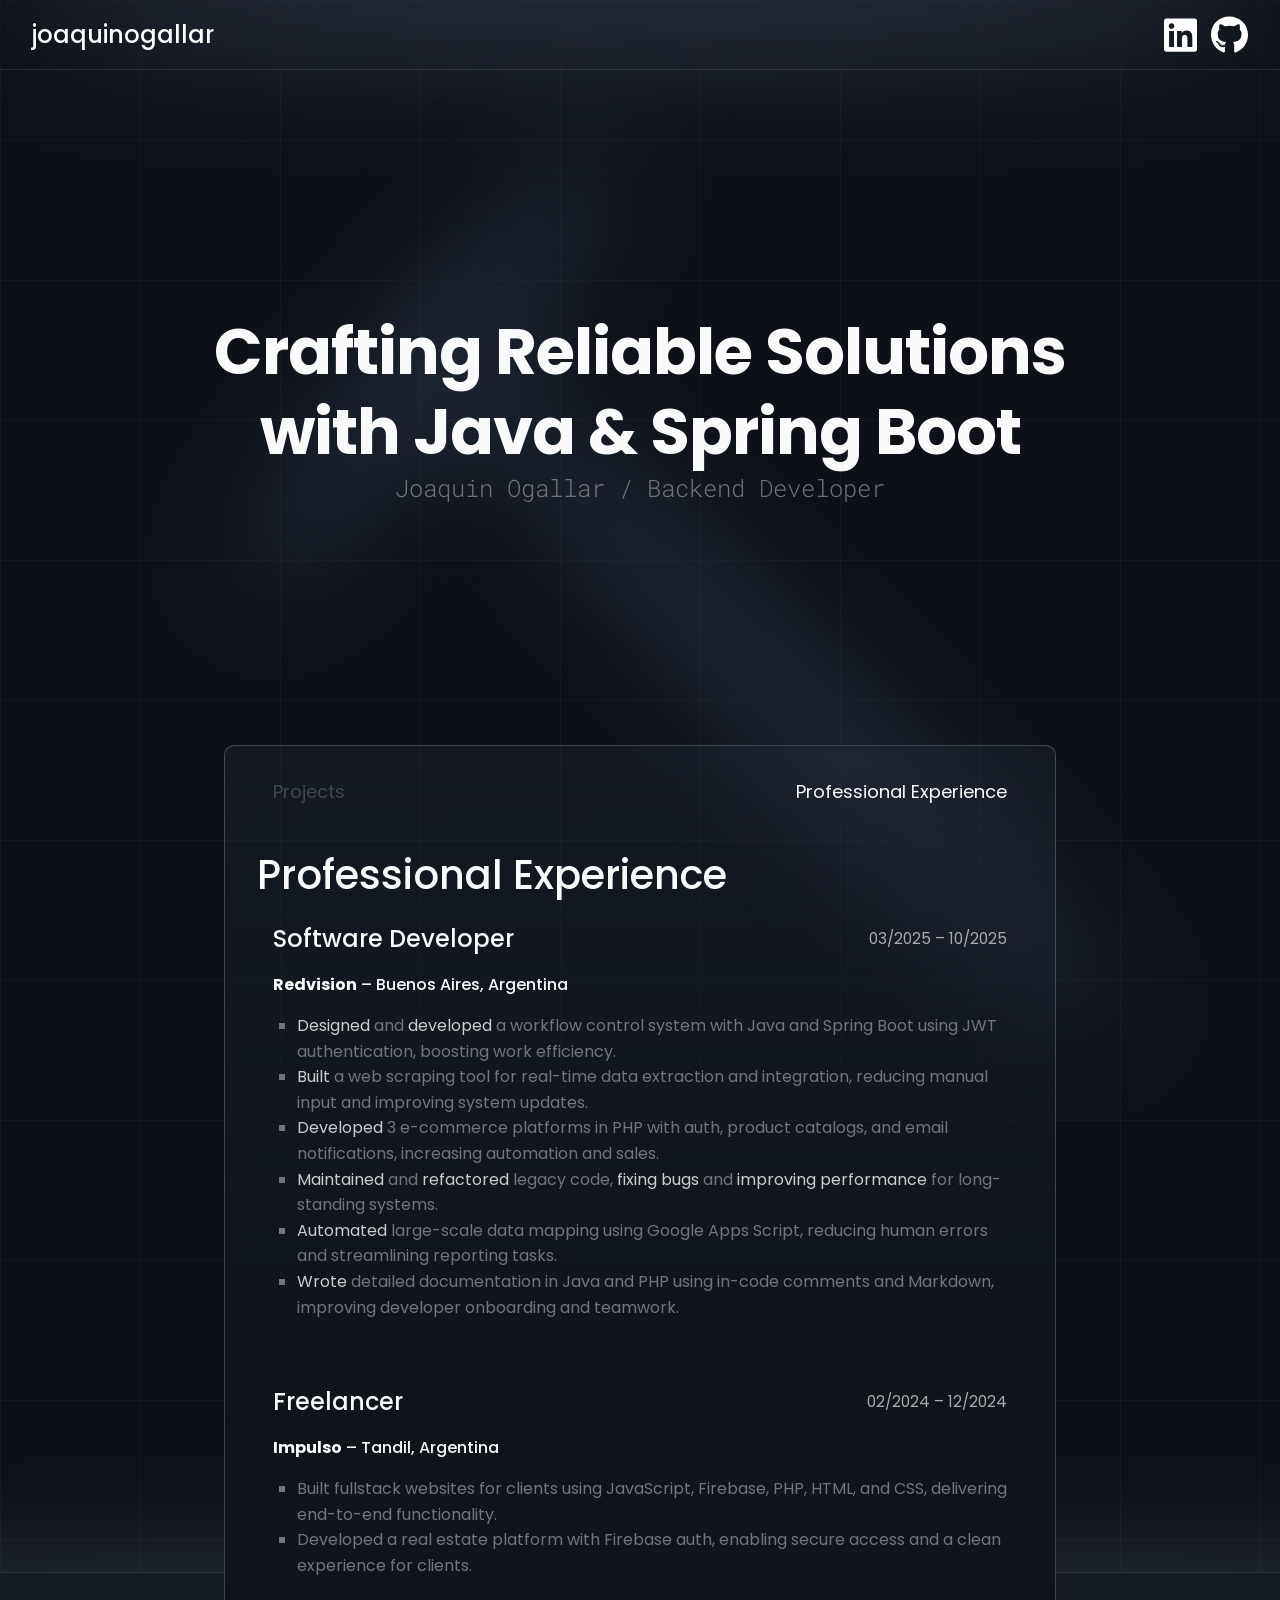
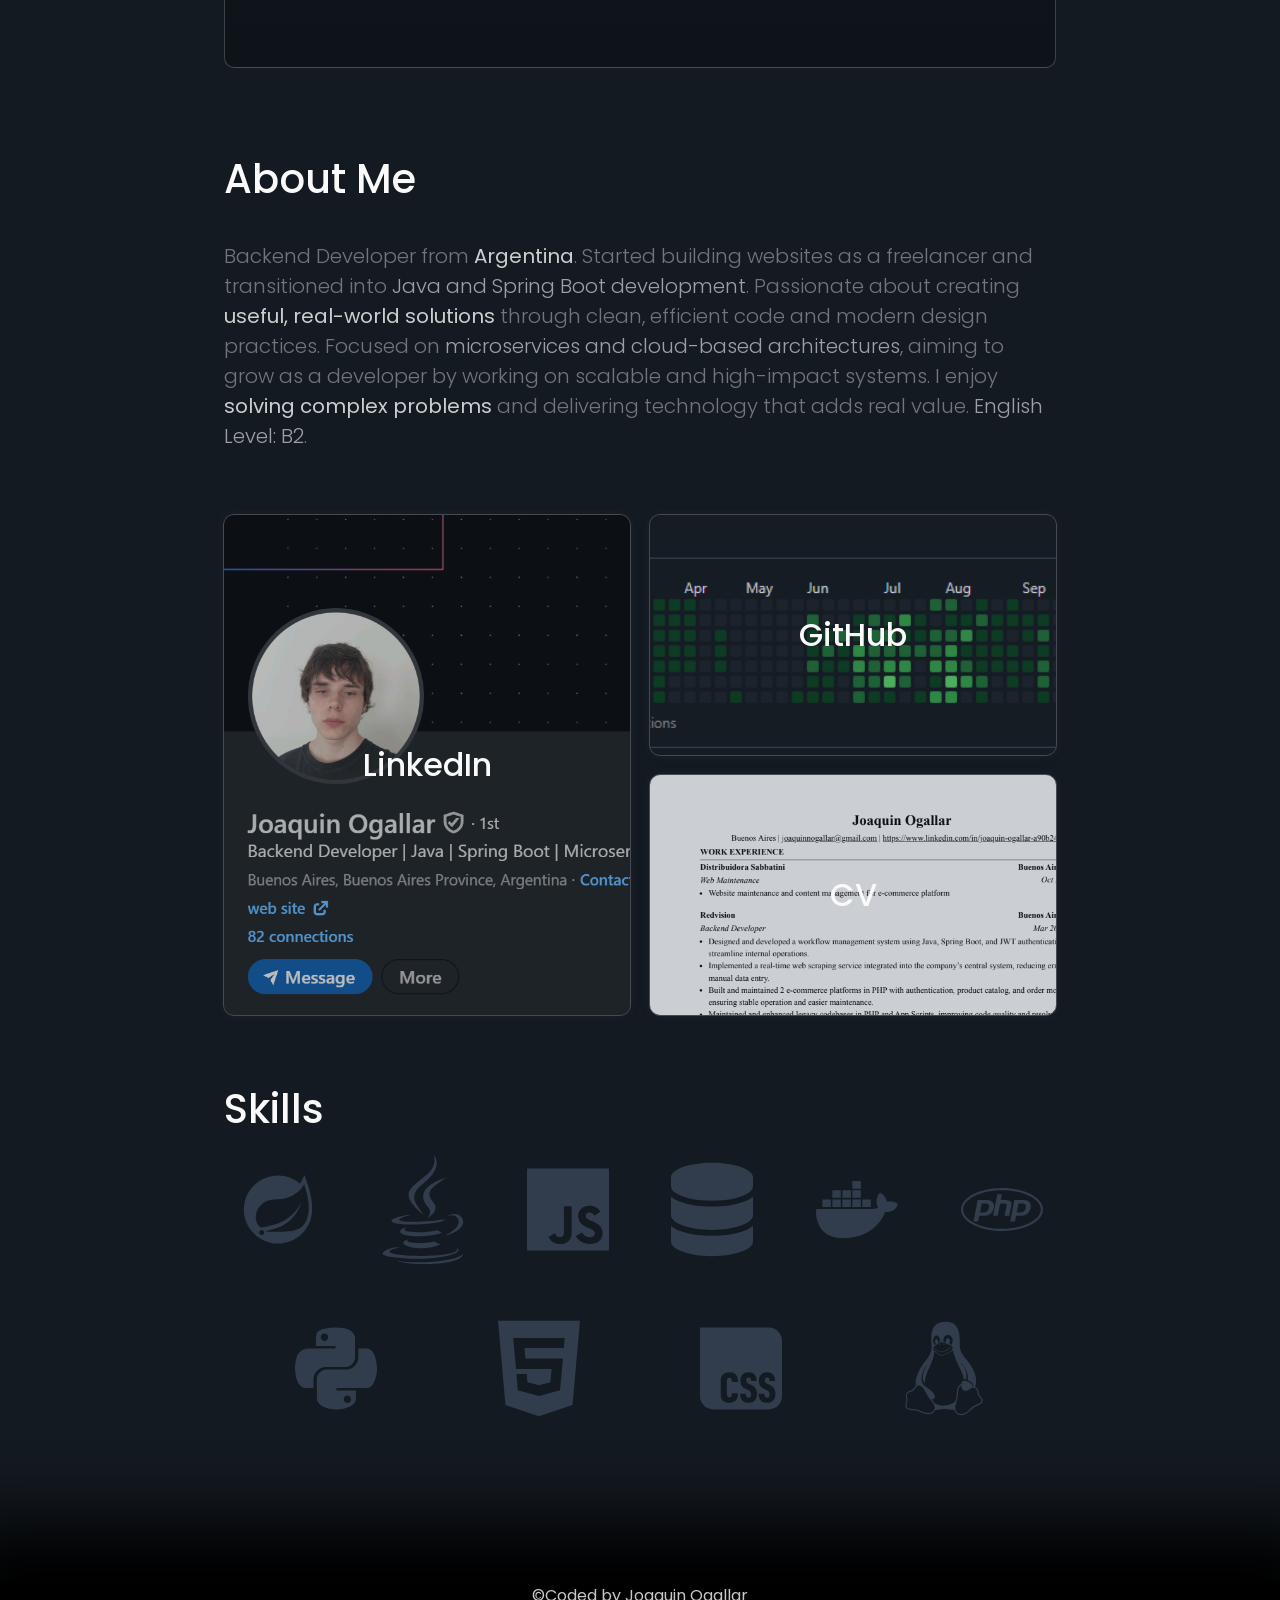
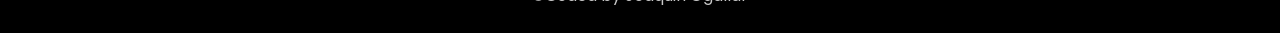
==== index.html @ 13e47c2c "feat: update personal information" ====
<!DOCTYPE html>
<html lang="en">
  <head>
    <meta charset="UTF-8" />
    <meta name="viewport" content="width=device-width, initial-scale=1.0" />
    <title>Joaquin Ogallar</title>
    <link rel="stylesheet" href="./index.css" />
  </head>
  <body>
    
    <div class="oval" id="oval0"></div>
    <div class="oval" id="oval1"></div>
    <div class="oval" id="oval2"></div>

    <header id="header-section">
      <p>joaquinogallar</p>
      <div class="h-contact-container">
        <a
          href="https://www.linkedin.com/in/joaquin-ogallar-a90b2424b/"
          target="_blank"
          ><img src="./assets/img/techs/linkedin.svg" alt=""
        /></a>
        <a href="https://github.com/joaquinogallar" target="_blank"
          ><img src="./assets/img/techs/github.svg" alt="" srcset=""
        /></a>
      </div>
    </header>
    <main>

      <section id="main-section">
        <div class="m-title-container">
          <h1>Crafting Reliable Solutions with Java & Spring Boot</h1>
          <p class="roboto-mono">Joaquin Ogallar / Backend Developer</p>
        </div>
      </section>

      <section id="my-experience-section">
        <div class="me-container">
          <nav class="me-nav-container">
            <button class="me-navigation-btn" id="me-projects-experience"> Projects</button>
            <button class="me-navigation-btn me-n-active" id="me-professional-experience">Professional Experience</button>
          </nav>

          <div class="me-background"></div>

          <div class="me-section me-experience me-active">
            <h2 class="subtitle">Professional Experience</h2>

            <div class="me-experience-entry">
              <div class="me-entry-header">
                <h3>Software Developer</h3>
                <span class="date">03/2025 – 10/2025</span>
              </div>
              <p><strong>Redvision</strong> – Buenos Aires, Argentina</p>
              <ul>
                <li><span class="highlight-text-1">Designed</span> and <span class="highlight-text-1">developed</span> a workflow control system with Java and Spring Boot using JWT authentication, boosting work efficiency.</li>
                <li><span class="highlight-text-1">Built</span> a web scraping tool for real-time data extraction and integration, reducing manual input and improving system updates.</li>
                <li><span class="highlight-text-1">Developed</span> 3 e-commerce platforms in PHP with auth, product catalogs, and email notifications, increasing automation and sales.</li>
                <li><span class="highlight-text-1">Maintained</span> and <span class="highlight-text-1">refactored</span> legacy code, <span class="highlight-text-1">fixing bugs</span> and <span class="highlight-text-1">improving performance</span> for long-standing systems.</li>
                <li><span class="highlight-text-1">Automated</span> large-scale data mapping using Google Apps Script, reducing human errors and streamlining reporting tasks.</li>
                <li><span class="highlight-text-1">Wrote</span> detailed documentation in Java and PHP using in-code comments and Markdown, improving developer onboarding and teamwork.</li>
              </ul>
            </div>

            <div class="me-experience-entry">
              <div class="me-entry-header">
                <h3>Freelancer</h3>
                <span class="date">02/2024 – 12/2024</span>
              </div>
              <p><strong>Impulso</strong> – Tandil, Argentina</p>
              <ul>
                <li>Built fullstack websites for clients using JavaScript, Firebase, PHP, HTML, and CSS, delivering end-to-end functionality.</li>
                <li>Developed a real estate platform with Firebase auth, enabling secure access and a clean experience for clients.</li>
              </ul>
            </div>
          </div>
          
          <div class="me-section me-projects">
            <h2 class="subtitle">Projects</h2>
            <div class="me-experiences-container">
              <!-- load projects from js -->
            </div>
          </div>
        </div>
        <div class="oval" id="oval3"></div>
        <div class="bottom-particles" id="particle-container">
        </div>
      </section>

      <section id="about-me-section">
        <div class="am-container">
          <h2 class="subtitle">About Me</h2>
          <p>
            Backend Developer from
            <span class="highlight-text-1">Argentina</span>. Started building websites as a freelancer and transitioned into
            <span class="highlight-text-2">Java and Spring Boot development</span>. Passionate about creating
            <span class="highlight-text-1">useful, real-world solutions</span>
            through clean, efficient code and modern design practices.
            Focused on
            <span class="highlight-text-2">microservices and cloud-based architectures</span>, aiming to grow as a developer by working on scalable and high-impact systems. I enjoy
            <span class="highlight-text-1">solving complex problems</span>
            and delivering technology that adds real value.
            <span class="highlight-text-2">English Level: B2</span>.
          </p>

          <div class="am-contact-container">
            <div
              onclick="window.open('https://www.linkedin.com/in/joaquin-ogallar-a90b2424b/', '_blank')"
              id="am-c-linkedIn"
              class="am-c"
            >
              <p>LinkedIn</p>
            </div>
            <div
              onclick="window.open('https://github.com/joaquinogallar', '_blank')"
              id="am-c-gitHub"
              class="am-c"
            >
              <p>GitHub</p>
            </div>
            <div
              onclick="window.open('https://drive.google.com/file/d/1VMEVwF7M81Lk_ixWsPGbEMDVMiMHPrZB/view?usp=sharing', '_blank')"
              id="am-c-cv"
              class="am-c"
            >
              <p>CV</p>
            </div>
          </div>
          <div class="am-skills-container">
            <h2 class="subtitle">Skills</h2>
            <div class="am-s-container">
              <img
                title="spring"
                alt="spring"
                src="./assets/img/techs/spring.svg"
                alt=""
              />
              <img
                title="java"
                alt="java"
                src="./assets/img/techs/java.svg"
                alt=""
              />
              <img
                title="javascript"
                alt="javascript"
                src="./assets/img/techs/js.svg"
                alt=""
              />
              <img
                title="sql and nosql"
                alt="sql and nosql"
                src="./assets/img/techs/sql.svg"
                alt=""
              />
              <img
                title="docker"
                alt="docker"
                src="./assets/img/techs/docker.svg"
                alt=""
              />
              <img
                title="php"
                alt="php"
                src="./assets/img/techs/php.svg"
                alt=""
              />
              <img
                title="python"
                alt="python"
                src="./assets/img/techs/python.svg"
                alt=""
              />
              <img
                title="html"
                alt="html"
                src="./assets/img/techs/html.svg"
                alt=""
              />
              <img
                title="css"
                alt="css"
                src="./assets/img/techs/css.svg"
                alt=""
              />
              <img
                title="linux"
                alt="linux"
                src="./assets/img/techs/linux.svg"
                alt=""
              />
            </div>
          </div>
        </div>
      </section>

      <footer id="footer">
        <span id="f-text">©Coded by Joaquin Ogallar</span>
      </footer>

    </main>
    <script type="module" src="./main.js"></script>
    <script src="./particles.js"></script>
  </body>
</html>
---- index.css ----
/* Imports */
@import url("https://fonts.googleapis.com/css2?family=Poppins:ital,wght@0,100;0,200;0,300;0,400;0,500;0,600;0,700;0,800;0,900;1,100;1,200;1,300;1,400;1,500;1,600;1,700;1,800;1,900&family=Roboto+Mono:ital,wght@0,100..700;1,100..700&display=swap");

/* Universal box-sizing and margin/padding reset */
*,
*::before,
*::after {
  margin: 0;
  padding: 0;
  box-sizing: border-box;
}

/* Remove list styles */
ul,
ol {
  list-style: none;
}

/* Remove link underline */
a {
  text-decoration: none;
  color: inherit;
}

/* Make images responsive */
img {
  max-width: 100%;
  height: auto;
}

/* Color variables */
:root {
  --primary-color: #313c4d;
  --secundary-color: #0e1319;
  --third-color: #7989a3;
  --background-color: #0d1117;
  --bg-color-secundary: #141a21;

  --text-color: #fafafa;
}

.roboto-mono {
  font-family: "Roboto Mono", system-ui, -apple-system, BlinkMacSystemFont,
    "Segoe UI", Roboto, Oxygen, Ubuntu, Cantarell, "Open Sans", "Helvetica Neue",
    sans-serif;
}

.subtitle {
  font-weight: 500;
  font-size: 40px;

  width: fit-content;
}

body {
  background-color: var(--background-color);
  color: var(--text-color);
  font-family: "Poppins", system-ui, -apple-system, BlinkMacSystemFont,
    "Segoe UI", Roboto, Oxygen, Ubuntu, Cantarell, "Open Sans", "Helvetica Neue",
    sans-serif;
}

html,
body {
  max-width: 100%;
  overflow-x: hidden;
  position: relative;
}

section {
  overflow-x: hidden;
}

button {
  background: var(--primary-color);
  border: none;
  cursor: pointer;
  font-family: "Poppins", system-ui, -apple-system, BlinkMacSystemFont,
    "Segoe UI", Roboto, Oxygen, Ubuntu, Cantarell, "Open Sans", "Helvetica Neue",
    sans-serif;
  color: var(--text-color);
}

a img {
  vertical-align: middle;
}

/* 
>>>>>>>>>>
Header
<<<<<<<<<<
*/
#header-section {
  position: fixed;
  z-index: 999;

  width: 100%;
  height: 70px;
  padding: 0 2rem;
  border-bottom: 0.5px solid rgba(255, 255, 255, 0.1);

  display: flex;
  justify-content: space-between;
  align-items: center;

  backdrop-filter: blur(5px);
}

#header-section p {
  font-size: 24px;
  font-weight: 500;
}

.h-contact-container {
  display: flex;
  gap: 14px;
}

.h-contact-container a img {
  height: 38px;
}

/*
>>>>>>>>>>
Main
<<<<<<<<<<
*/
body {
  background-color: var(--background-color);
  background-image: linear-gradient(#ffffff08 1px, transparent 1px),
    linear-gradient(90deg, #ffffff08 1px, transparent 1px);
  background-size: 140px 140px;
}

.oval {
  position: absolute;
  z-index: -1;

  filter: blur(60px);

  background-color: var(--primary-color);
  border-radius: 100%;
  opacity: 0.6;
}

#oval0 {
  background-color: var(--third-color);

  left: 0;
  top: -60px;

  filter: blur(80px);

  height: 70px;
  width: 100%;
}

#oval1 {
  transform: rotate(130deg);

  left: 10%;
  top: 20rem;

  height: 100px;
  width: 600px;
}

#oval2 {
  transform: rotate(45deg);

  right: 0;
  top: 40rem;

  height: 100px;
  width: 1000px;
}

#oval3 {
  background-color: var(--third-color);

  transform: rotate(-10deg);

  opacity: 0.3;

  right: 50%;
  transform: translateX(50%);
  bottom: 0rem;
  height: 100px;
  width: calc(100% + 100rem);
}

#main-section {
  display: flex;
  flex-direction: column;
  justify-content: center;
  align-items: center;
  text-align: center;
  height: 75svh;
  margin-top: 70px;
}

.m-title-container {
  max-width: 900px;
}

.m-title-container h1 {
  font-size: 64px;
  letter-spacing: -1px;
  line-height: 80px;
  margin: 0 1rem;
}

.m-title-container p {
  font-size: 24px;
  font-weight: 300;

  opacity: 0.4;
}

/*
>>>>>>>>>>
My experience
<<<<<<<<<<
*/
#my-experience-section {
  position: relative;
  display: flex;
  justify-content: center;

  width: 100%;
}

.me-nav-container {
  display: flex;
  justify-content: space-between;

  gap: 20px;
  margin-bottom: 2rem;
}

.me-navigation-btn {
  background-color: transparent;
  font-size: 18px;
  opacity: 0.2;
  transition: all 300ms ease-in-out;
  padding: 0.5rem 1rem;
}

.me-navigation-btn:hover {
  outline: 1px var(--primary-color) solid;
  border-radius: 999px;
  opacity: 1;
}

.me-n-active {
  opacity: 1;
}

.me-section {
  display: none;
}

.me-active {
  display: block;
}

.me-experience {
  flex-direction: column;
  gap: 20px;
}

.me-experience h2 {
  margin-bottom: 1rem;
}
.me-experience-entry {
  display: flex;
  flex-direction: column;
  gap: 1rem;
  margin: 0 1rem 4rem 1rem;
}

.me-entry-header {
  display: flex;
  justify-content: space-between;
  align-items: center;
  flex-wrap: wrap;
}

.me-entry-header h3 {
  font-weight: 500;
  font-size: 1.5rem;
  margin: 0;
}

.me-entry-header .date {
  font-size: 0.95rem;
  color: #aaa;
}

.me-experience-entry p {
  font-weight: 500;
  margin: 0;
}

.me-experience-entry ul {
  list-style-type: square;
  padding-left: 1.5rem;
  margin: 0;
  color: #72767a;
  line-height: 1.6;
}

.me-container {
  z-index: 1;
  position: relative;
  overflow: hidden;

  width: 65%;
  min-width: 400px;
  padding: 1.5rem 2rem;

  background: linear-gradient(
    180deg,
    rgba(49, 60, 77, 20%) 0%,
    rgba(14, 19, 25, 1) 100%
  );

  border: 0.5px solid rgba(255, 255, 255, 0.2);
  border-radius: 10px;
}

.me-e-container {
  display: flex;
  margin-top: 2rem;
  margin-bottom: 4rem;
}

.odd-project {
  flex-direction: row-reverse;
}

.odd-project .me-e-information {
  margin-left: 0;
  margin-right: 2rem;
}

.finished,
.in-progress {
  z-index: 100;
  background-color: #7989a3;
  border-radius: 10px 2px 8px 0;
  padding: 0.2rem 1.2rem;
}

.in-progress {
  background-color: var(--primary-color);
}

.me-e-c-container {
  width: 350px;
  height: 350px;
  position: relative;
}

.me-e-c-img {
  min-width: 350px;
  min-height: 350px;
  object-fit: cover;
  border-radius: 10px;
  outline: 0.5px rgba(255, 255, 255, 0.2) solid;
  filter: brightness(0.7);
}

.me-e-status {
  position: absolute;
  left: 0;
}

.project-title {
  font-size: 22px;
  font-weight: 500;
}

.me-e-information {
  margin-left: 2rem;
}

.me-e-information div {
  margin-bottom: 2rem;
}

.me-e-i-text p {
  opacity: 0.6;
  font-weight: 200;
}

.tech-img-container {
  text-align: center;
  color: var(--primary-color);
  font-weight: bold;
}

.me-e-t-images {
  display: flex;
  flex-wrap: wrap;
  gap: 1rem;
}

.me-e-t-images img {
  width: 42px;
  height: 42px;
}

.me-e-i-links {
  display: flex;
  flex-wrap: wrap;
  gap: 20px;
}

.me-e-i-links a {
  width: 140px;
  padding: 0.4rem;
  display: flex;
  align-items: center;
  border-radius: 1000px;
  font-size: 18px;
  font-weight: 200;
}

#no-projects {
  margin: 2rem 0;
  opacity: 0.6;
  font-weight: 400;
}

#gh-link {
  background: #000;
}

#gh-link img {
  width: 32px;
  height: 32px;
  margin-right: 1rem;
}

#more-link {
  border: 1px var(--primary-color) solid;
  justify-content: center;
  transition: all 200ms ease-in-out;
}

#more-link:hover {
  background-color: #313c4d30;
}

#me-e-btn-more {
  font-size: 16px;
  padding: 0.6rem 1rem;
  border-radius: 10px;
}

.bottom-particles {
  z-index: -1;

  position: absolute;
  bottom: 0;
  left: 0;

  width: 100%;
  height: 100vh;

  pointer-events: none;
}

.bubble {
  position: absolute;
  bottom: 0;

  width: 0.3rem;
  height: 0.3rem;

  background-color: var(--text-color);

  animation-name: blow;
  animation-timing-function: ease-out;
  animation-iteration-count: infinite;
}

@keyframes blow {
  0% {
    transform: translateY(0) scale(1);
    opacity: 0;
  }
  10% {
    opacity: 0.5;
  }
  100% {
    transform: translateY(-100vh) scale(0.1);
    opacity: 0;
  }
}

/*
>>>>>>>>>>
My professional experience
<<<<<<<<<<
*/
#my-professional-experience-section {
  display: flex;
  justify-content: center;
  margin-bottom: 4rem;
  background-color: #020202;
  padding: 2rem 0 6rem 0;
}

.mpe-container {
  width: 65%;
  min-width: 400px;
  display: flex;
  justify-content: center;
  flex-direction: column;
}

.mpe-container h2 {
  text-align: center;
  font-size: 2rem;
}

.mpe-list {
  position: relative;
  padding: 0 8rem;
  width: 100%;
  display: flex;
  flex-direction: column;
  row-gap: 4rem; 
}

.mpe-list::before {
  content: "";
  height: 100%;
  background-color: var(--third-color);
  width: 3px;
  top: 0;
  position: absolute;
  left: 4rem;
  opacity: 50%;
}

.mpe-l-l-dot {
  border-radius: 100%;

  padding: .5rem;
  position: absolute;
  left: 2.55rem;
  border: 1rem solid #020202;
  background-color: var(--primary-color);
}

.mpe-l-l-d-date {
  height: 48px;
  display: flex;
  align-items: center;
}

/*
>>>>>>>>>>
About me
<<<<<<<<<<
*/
#about-me-section {
  display: flex;
  justify-content: center;
  flex-direction: column;
  align-items: center;

  padding: 6rem 0;
  padding-bottom: 10rem;
  margin-top: -6rem;
  border-top: 0.5px rgba(255, 255, 255, 0.1) solid;

  background-color: var(--bg-color-secundary);
}

.am-container {
  min-width: 400px;
  max-width: 65%;
  margin-top: 3rem;
}

.am-container h2 {
  margin: 2rem 0;
}

.am-container p {
  font-weight: 300;
  font-size: 20px;

  color: #72767a;
}

.highlight-text-1 {
  font-weight: 400;

  color: var(--text-color);
  opacity: 0.8;
}

.highlight-text-2 {
  color: var(--text-color);
  opacity: 0.6;
}

.am-contact-container {
  display: grid;
  grid-template-columns: 1fr 1fr;
  grid-template-rows: 1fr 1fr;

  margin-top: 4rem;

  max-width: 100%;
  height: 500px;
  gap: 20px;
}

.am-c {
  position: relative;

  cursor: pointer;

  display: flex;
  justify-content: center;
  align-items: center;

  border-radius: 10px;
  outline: 0.5px rgba(255, 255, 255, 0.2) solid;
  box-shadow: 0 0 10px rgba(49, 60, 77, 0.3);

  background-repeat: no-repeat;
  background-size: cover;

  transition: all 240ms ease-in-out;
}

.am-c:hover {
  transform: translateY(-4px);

  box-shadow: 0 2px 10px rgba(49, 60, 77, 0.7);
  outline: 0.5px rgba(255, 255, 255, 0.3) solid;
}

.am-c::before {
  content: "";
  position: absolute;
  top: 0;
  left: 0;
  width: 100%;
  height: 100%;
  border-radius: 10px;
  background-color: #313c4d40;
  z-index: 1;
}

.am-c p {
  color: var(--text-color);
  font-size: 32px;
  font-weight: 500;
  z-index: 2;
}

#am-c-linkedIn {
  grid-column: 1;
  grid-row: 1 / 3;
  background-image: url("./assets/img/linkedin.png");
}

#am-c-gitHub {
  grid-column: 2;
  grid-row: 1;
  background-image: url("./assets/img/github.png");
  background-position: center;
}

#am-c-cv {
  grid-column: 2;
  grid-row: 2;
  background-image: url("./assets/img/resume.png");
}

/*
>>>>>>>>>>
Skills
<<<<<<<<<
*/
.am-skills-container {
  margin-top: 4rem;
}

.am-skills-container h2 {
  margin-bottom: 1rem;
}

.am-s-container {
  display: flex;
  flex-wrap: wrap;
  justify-content: space-evenly;
  gap: 50px;
}

.am-s-container img {
  width: 82px;
}

/*
>>>>>>>>>>
Footer
<<<<<<<<<<
*/
#footer {
  display: flex;
  justify-content: center;

  height: 50px;

  background-color: #000;
  box-shadow: 0 -10px 70px 50px #000;
}

#f-text {
  opacity: 0.8;
}

/*
>>>>>>>>>>
Responsive
<<<<<<<<<<
*/
@media (max-width: 1400px) {
  .me-e-container {
    flex-direction: column;
  }

  .me-e-information {
    margin-top: 1rem;
    margin-left: 0;
  }

  .odd-project .me-e-information {
    margin-right: 0;
  }
}

@media (max-width: 850px) {
  .subtitle {
    font-size: 30px;
  }

  .m-title-container h1 {
    font-size: 50px;
    line-height: 70px;
  }

  .m-title-container p {
    font-size: 18px;
  }

  .me-e-c-container {
    width: 100%;
  }

  .me-e-c-img {
    min-width: 100%;
    max-height: 350px;
  }

  #am-c-linkedIn {
    grid-column: 1 / 3;
    grid-row: 1;
  }

  #am-c-gitHub {
    grid-column: 1;
    grid-row: 2;
  }

  #am-c-cv {
    grid-column: 2;
    grid-row: 2;
  }
}

@media (max-width: 500px) {
  .subtitle {
    font-size: 26px;
  }

  #header-section {
    padding: 0 1rem;
  }

  #header-section p {
    font-size: 18px;
    font-weight: 500;
  }

  .h-contact-container a img {
    height: 30px;
  }

  #main-section {
    height: 85svh;
  }

  .m-title-container h1 {
    font-size: 38px;
    line-height: 60px;
  }

  .m-title-container p {
    font-size: 16px;
  }

  #about-me-section {
    padding: 6rem 1.5rem;
  }

  .me-container {
    width: 100%;
    min-width: 0;
    max-width: none;
  }

  .am-container {
    min-width: 0;
    max-width: none;
  }
}
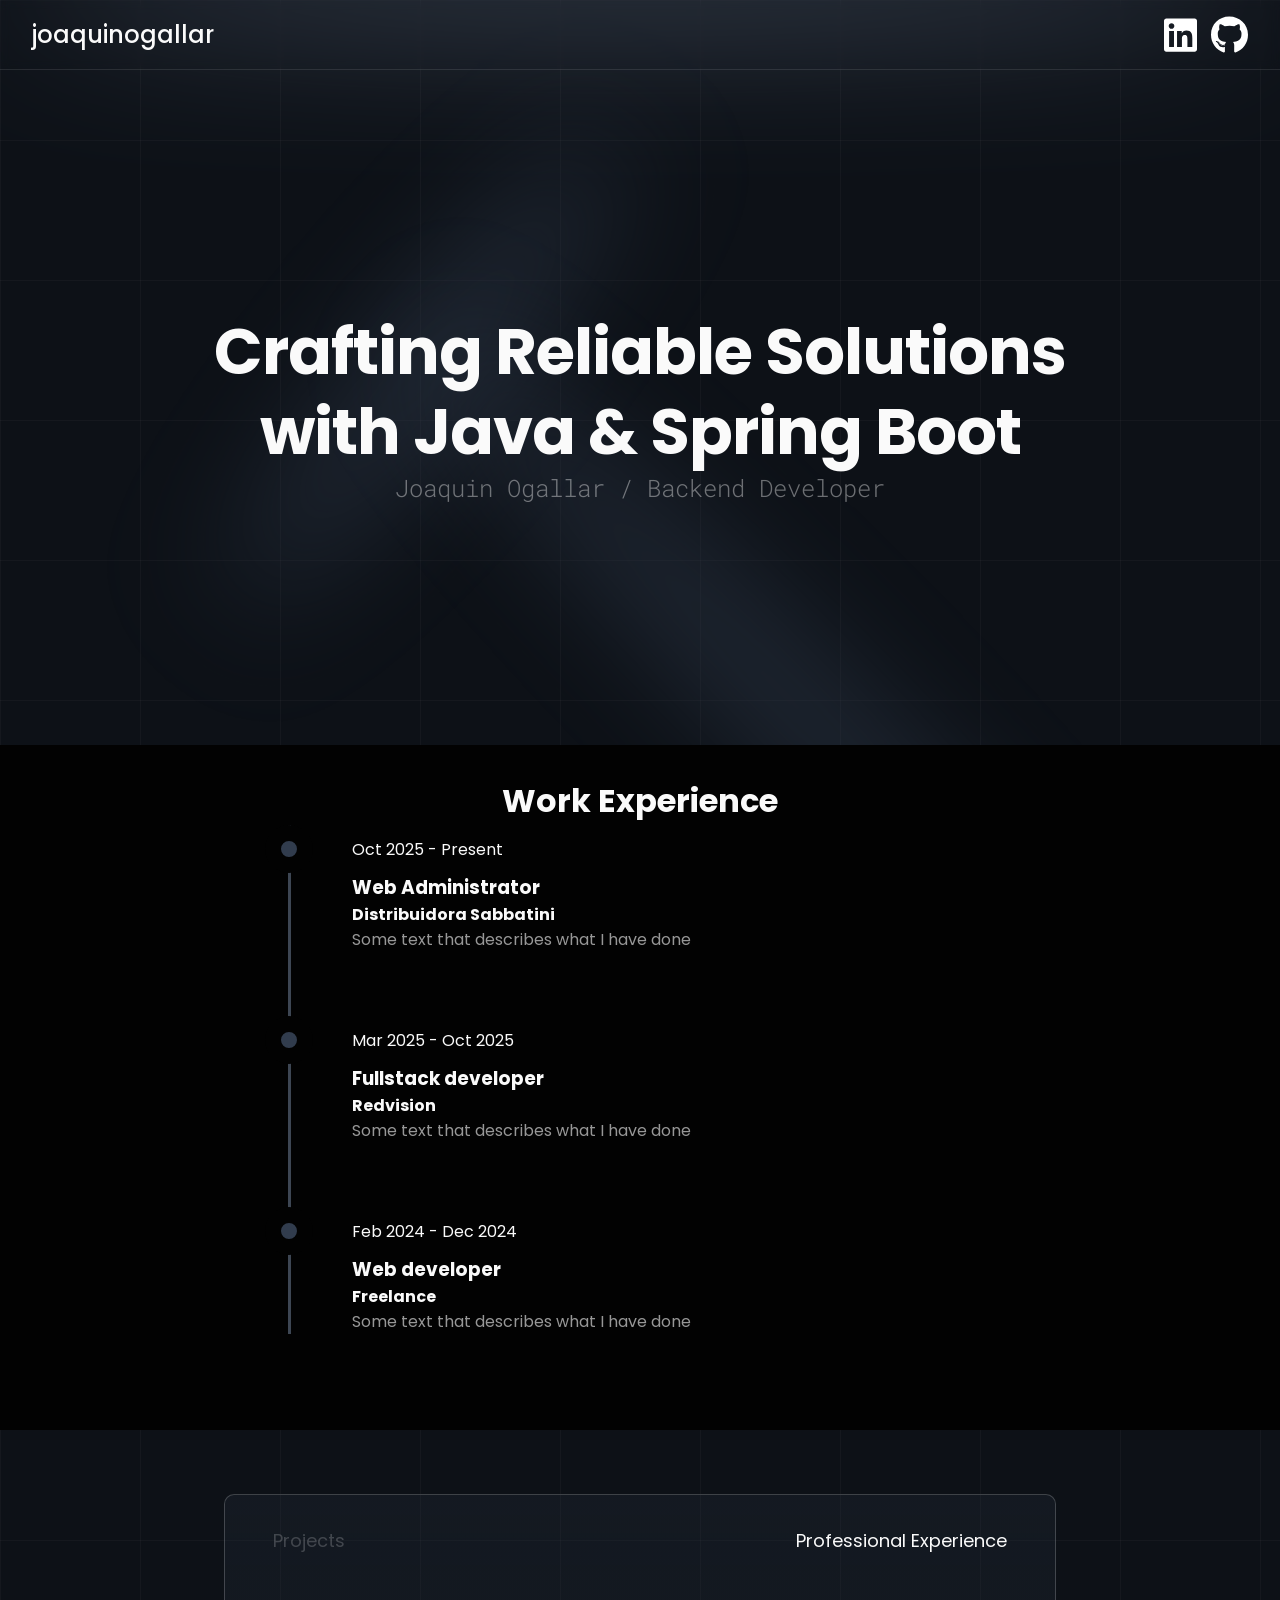
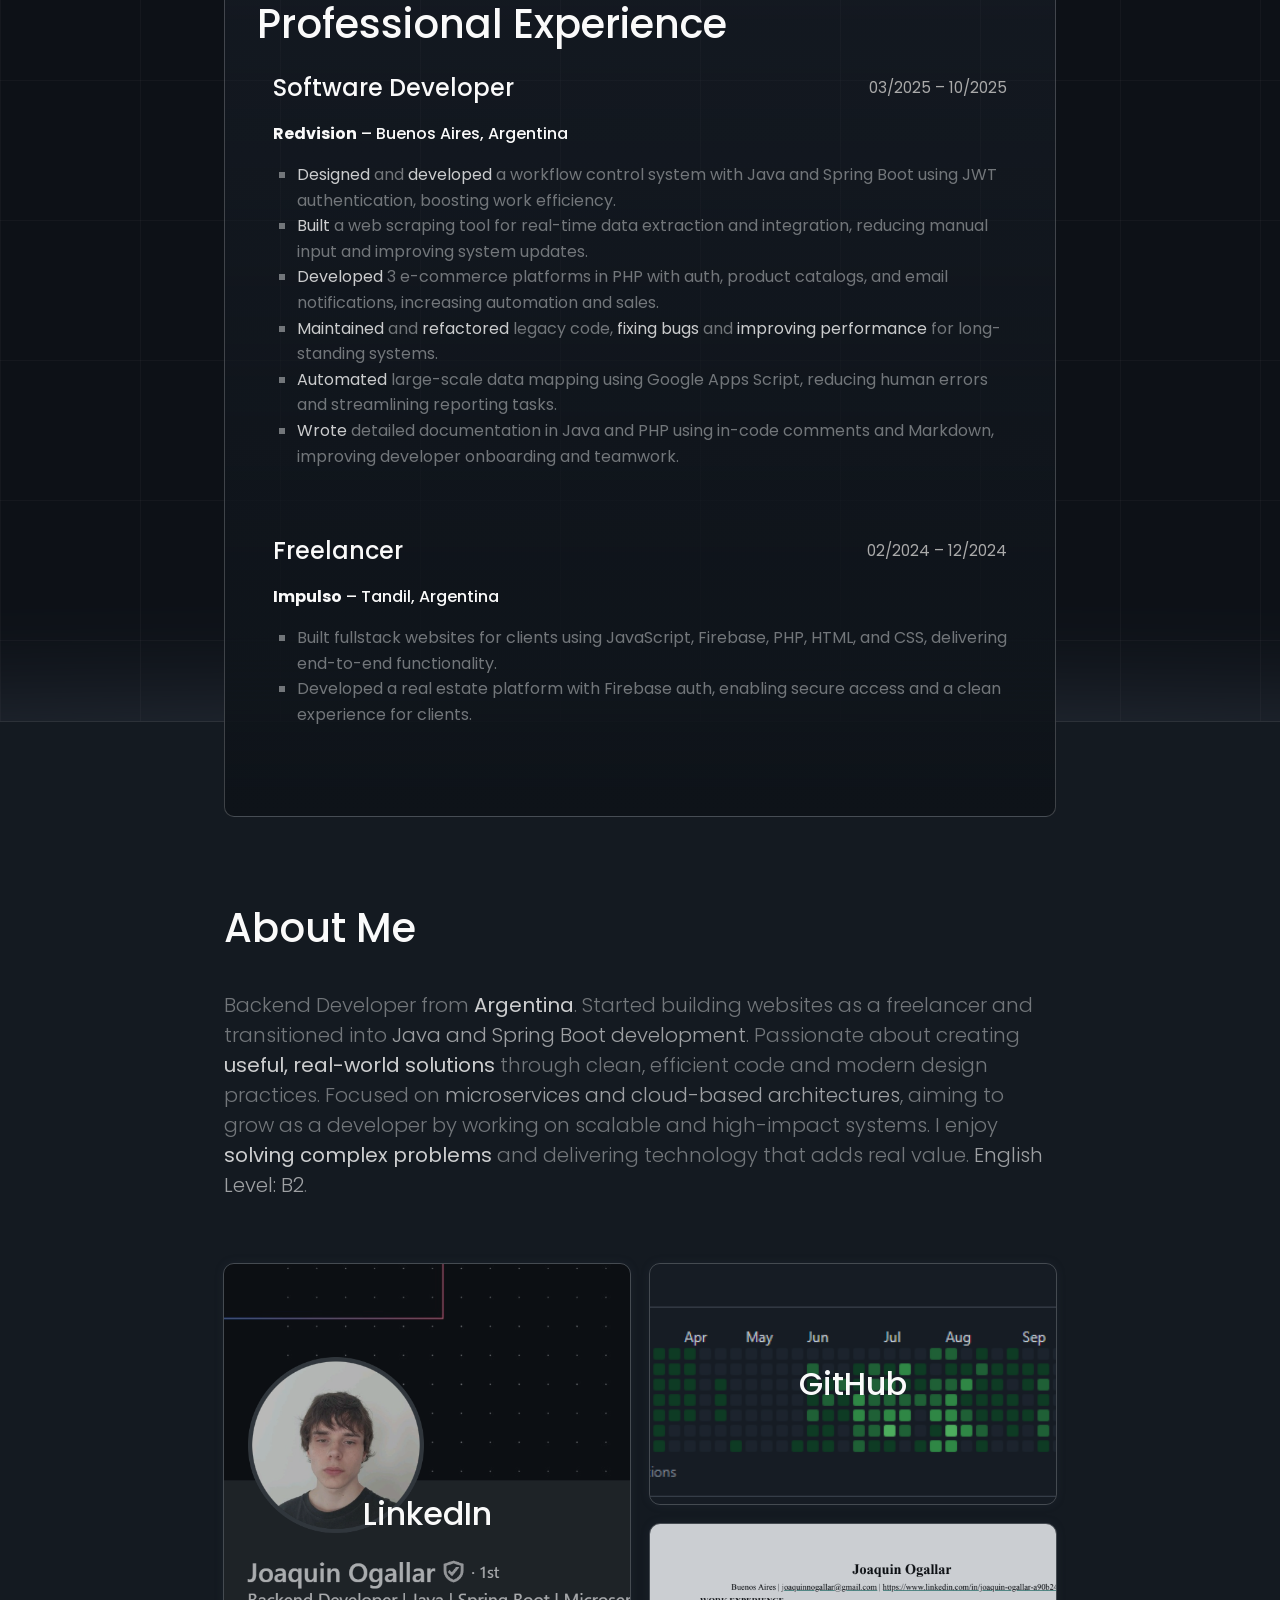
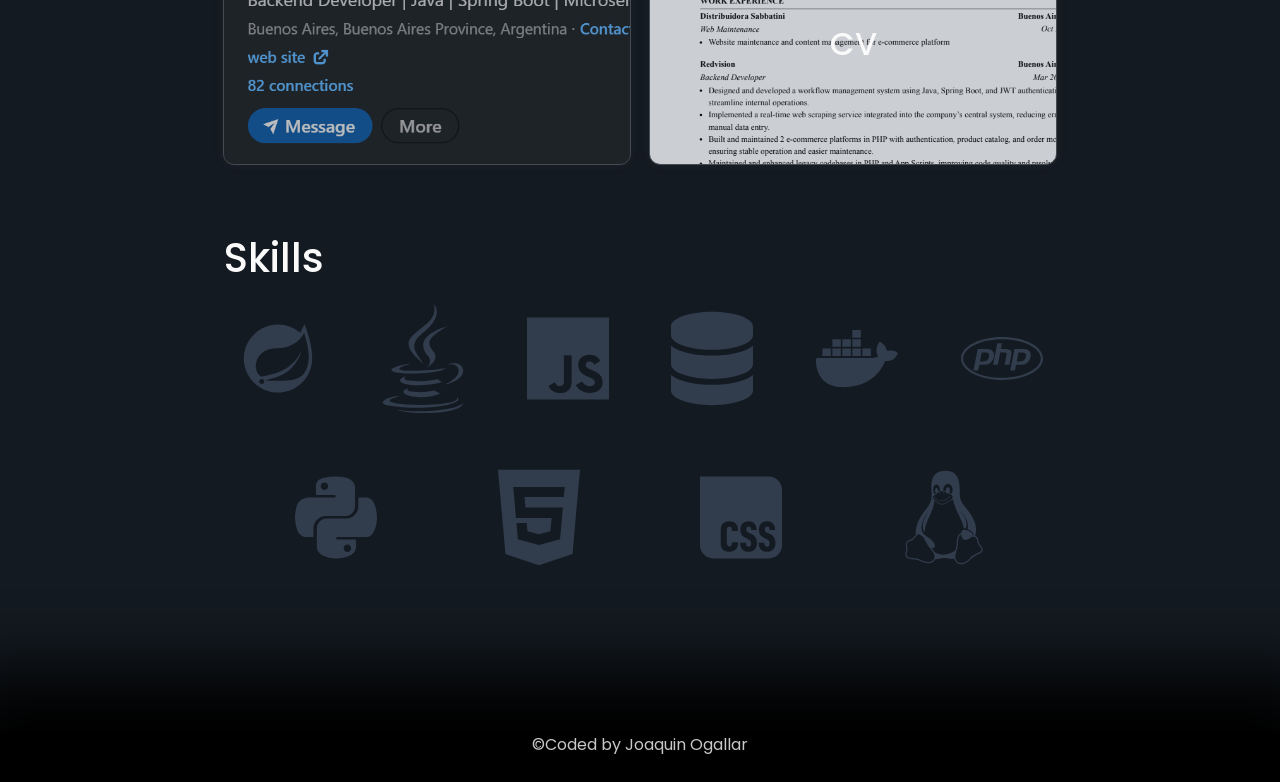
==== commit 6391bd70: "Merge branch 'main' into professional-experience" ====
--- a/index.html
+++ b/index.html
@@ -31,6 +31,42 @@
         <div class="m-title-container">
           <h1>Crafting Reliable Solutions with Java & Spring Boot</h1>
           <p class="roboto-mono">Joaquin Ogallar / Backend Developer</p>
+        </div>
+      </section>
+
+      
+      <section id="my-professional-experience-section">
+        <div class="mpe-container">
+          <h2>Work Experience</h2>
+          <ul class="mpe-list">
+            <li class="mpe-l-li">
+              <label class="mpe-l-l-dot"></label>
+              <div>
+                <p class="mpe-l-l-d-date">Oct 2025 - Present</p>
+                <h3>Web Administrator</h3>
+                <h4>Distribuidora Sabbatini</h4>
+                <p class="highlight-text-2">Some text that describes what I have done</p>
+              </div>
+            </li>
+            <li class="mpe-l-li">
+              <label class="mpe-l-l-dot"></label>
+              <div>
+                <p class="mpe-l-l-d-date">Mar 2025 - Oct 2025</p>
+                <h3>Fullstack developer</h3>
+                <h4>Redvision</h4>
+                <p class="highlight-text-2">Some text that describes what I have done</p>
+              </div>
+            </li>
+            <li class="mpe-l-li">
+              <label class="mpe-l-l-dot"></label>
+              <div>
+                <p class="mpe-l-l-d-date">Feb 2024 - Dec 2024</p>
+                <h3>Web developer</h3>
+                <h4>Freelance</h4>
+                <p class="highlight-text-2">Some text that describes what I have done</p>
+              </div>
+            </li>
+          </ul>
         </div>
       </section>
 
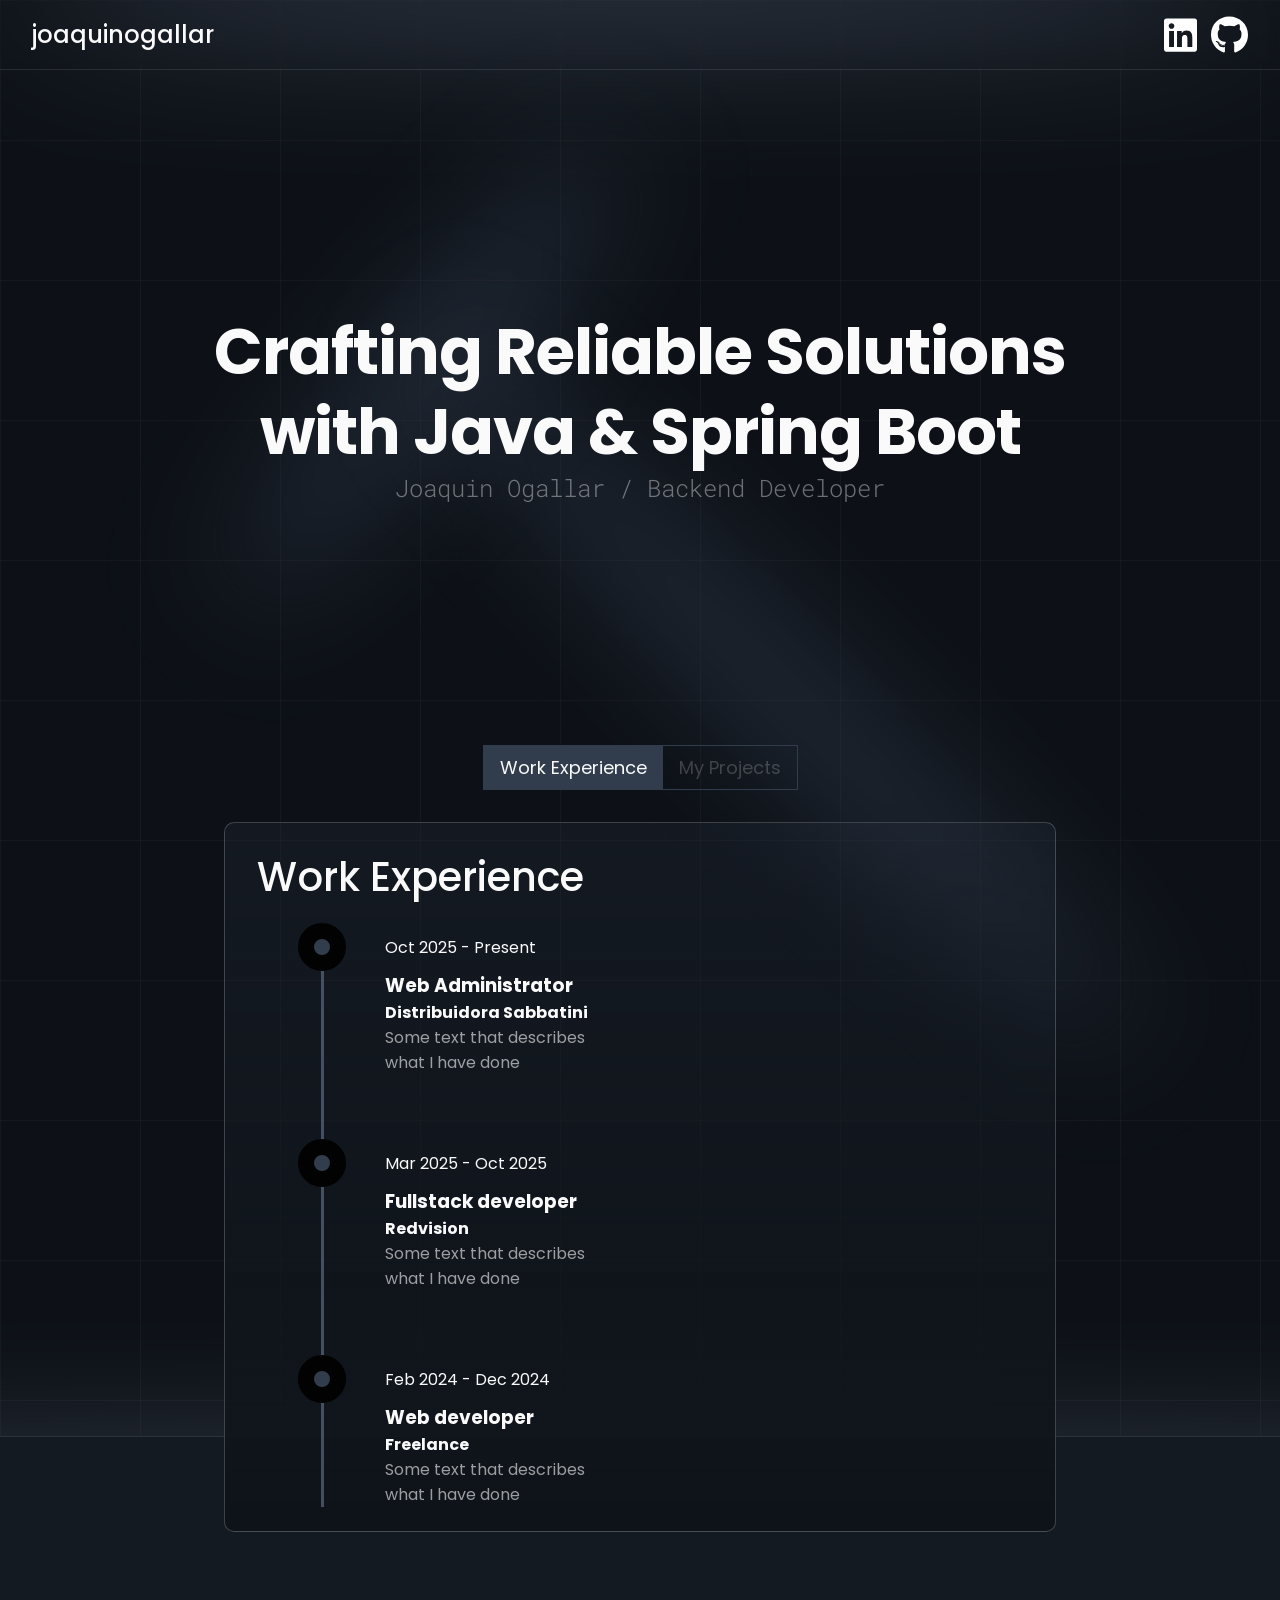
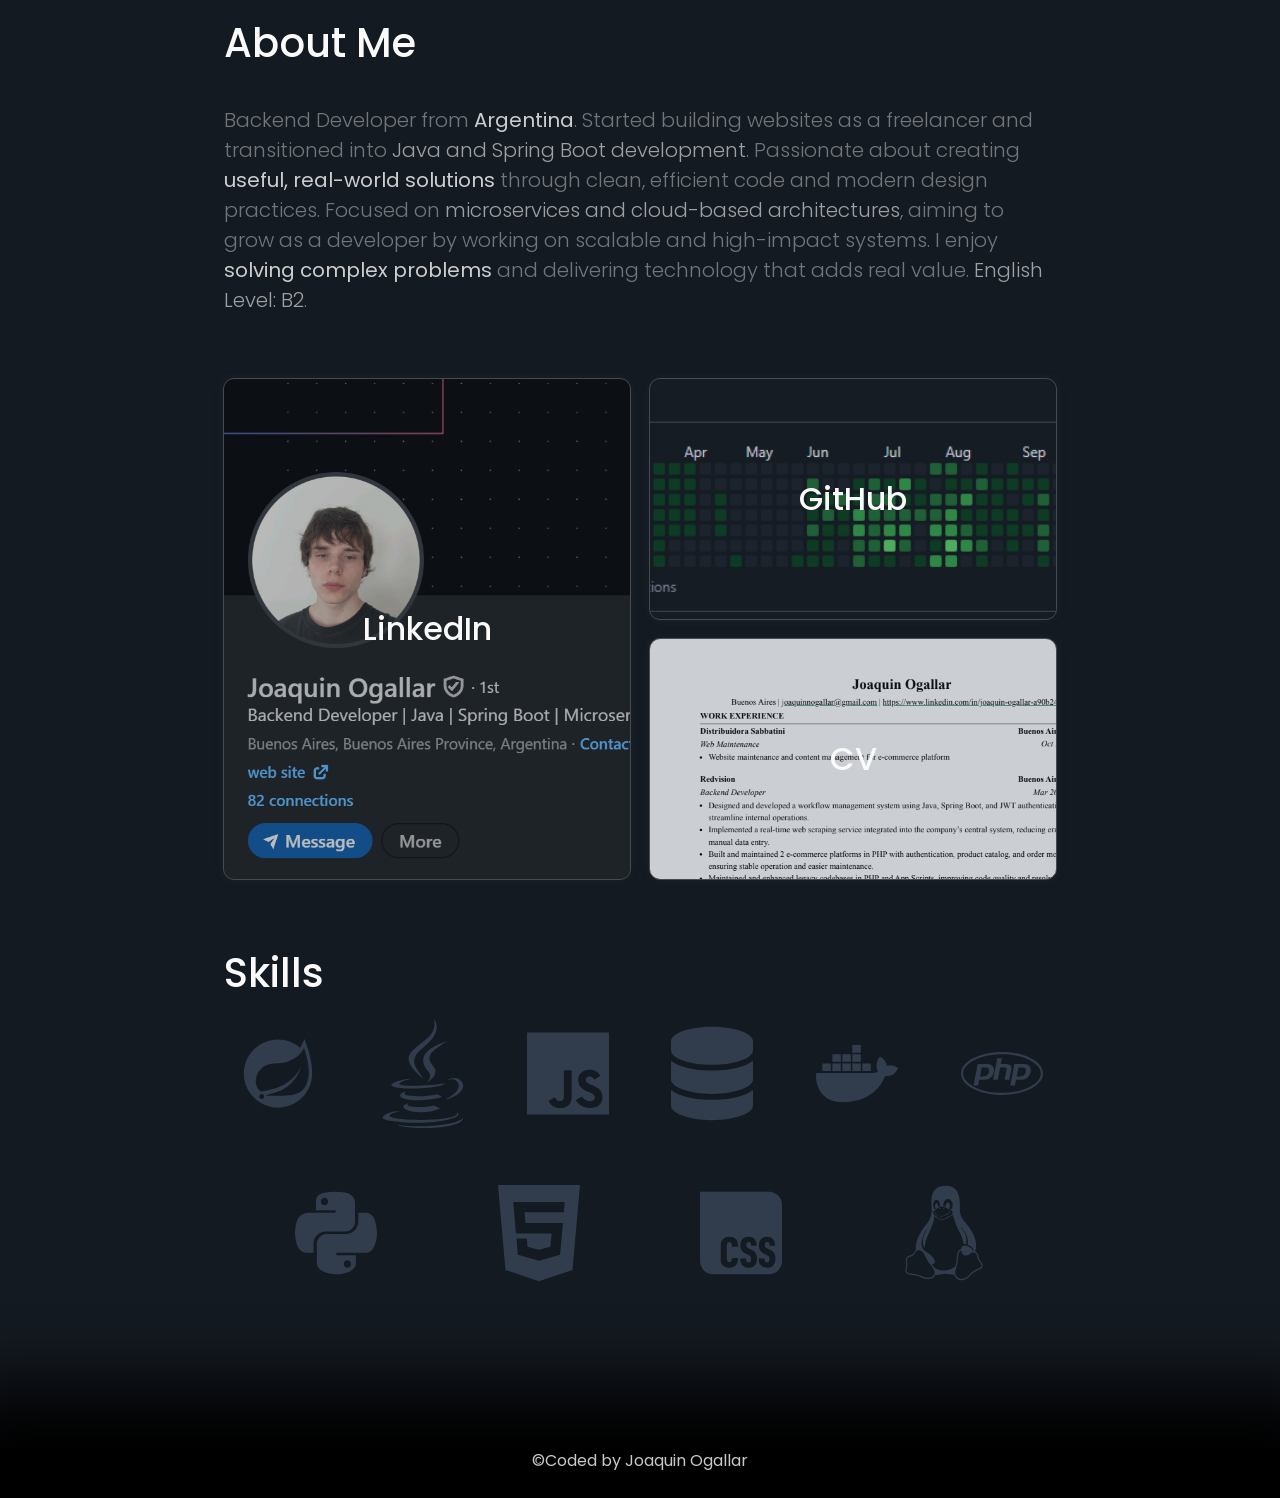
==== commit d46b6977: "feat: make the developed structure more interactive joining it to the projects experience section" ====
--- a/index.html
+++ b/index.html
@@ -33,88 +33,57 @@
           <p class="roboto-mono">Joaquin Ogallar / Backend Developer</p>
         </div>
       </section>
-
       
-      <section id="my-professional-experience-section">
-        <div class="mpe-container">
-          <h2>Work Experience</h2>
-          <ul class="mpe-list">
-            <li class="mpe-l-li">
-              <label class="mpe-l-l-dot"></label>
-              <div>
-                <p class="mpe-l-l-d-date">Oct 2025 - Present</p>
-                <h3>Web Administrator</h3>
-                <h4>Distribuidora Sabbatini</h4>
-                <p class="highlight-text-2">Some text that describes what I have done</p>
-              </div>
-            </li>
-            <li class="mpe-l-li">
-              <label class="mpe-l-l-dot"></label>
-              <div>
-                <p class="mpe-l-l-d-date">Mar 2025 - Oct 2025</p>
-                <h3>Fullstack developer</h3>
-                <h4>Redvision</h4>
-                <p class="highlight-text-2">Some text that describes what I have done</p>
-              </div>
-            </li>
-            <li class="mpe-l-li">
-              <label class="mpe-l-l-dot"></label>
-              <div>
-                <p class="mpe-l-l-d-date">Feb 2024 - Dec 2024</p>
-                <h3>Web developer</h3>
-                <h4>Freelance</h4>
-                <p class="highlight-text-2">Some text that describes what I have done</p>
-              </div>
-            </li>
-          </ul>
-        </div>
-      </section>
 
       <section id="my-experience-section">
+        <nav class="me-nav-container">
+          <button class="me-navigation-btn me-n-active" id="me-professional-experience">Work Experience</button>
+          <button class="me-navigation-btn" id="me-projects-experience">My Projects</button>
+        </nav>
         <div class="me-container">
-          <nav class="me-nav-container">
-            <button class="me-navigation-btn" id="me-projects-experience"> Projects</button>
-            <button class="me-navigation-btn me-n-active" id="me-professional-experience">Professional Experience</button>
-          </nav>
 
           <div class="me-background"></div>
 
           <div class="me-section me-experience me-active">
-            <h2 class="subtitle">Professional Experience</h2>
-
-            <div class="me-experience-entry">
-              <div class="me-entry-header">
-                <h3>Software Developer</h3>
-                <span class="date">03/2025 – 10/2025</span>
-              </div>
-              <p><strong>Redvision</strong> – Buenos Aires, Argentina</p>
-              <ul>
-                <li><span class="highlight-text-1">Designed</span> and <span class="highlight-text-1">developed</span> a workflow control system with Java and Spring Boot using JWT authentication, boosting work efficiency.</li>
-                <li><span class="highlight-text-1">Built</span> a web scraping tool for real-time data extraction and integration, reducing manual input and improving system updates.</li>
-                <li><span class="highlight-text-1">Developed</span> 3 e-commerce platforms in PHP with auth, product catalogs, and email notifications, increasing automation and sales.</li>
-                <li><span class="highlight-text-1">Maintained</span> and <span class="highlight-text-1">refactored</span> legacy code, <span class="highlight-text-1">fixing bugs</span> and <span class="highlight-text-1">improving performance</span> for long-standing systems.</li>
-                <li><span class="highlight-text-1">Automated</span> large-scale data mapping using Google Apps Script, reducing human errors and streamlining reporting tasks.</li>
-                <li><span class="highlight-text-1">Wrote</span> detailed documentation in Java and PHP using in-code comments and Markdown, improving developer onboarding and teamwork.</li>
-              </ul>
-            </div>
-
-            <div class="me-experience-entry">
-              <div class="me-entry-header">
-                <h3>Freelancer</h3>
-                <span class="date">02/2024 – 12/2024</span>
-              </div>
-              <p><strong>Impulso</strong> – Tandil, Argentina</p>
-              <ul>
-                <li>Built fullstack websites for clients using JavaScript, Firebase, PHP, HTML, and CSS, delivering end-to-end functionality.</li>
-                <li>Developed a real estate platform with Firebase auth, enabling secure access and a clean experience for clients.</li>
+            <h2 class="subtitle">Work Experience</h2>
+
+            <div class="mpe-container">
+              <ul class="mpe-list">
+                <li class="mpe-l-li">
+                  <label class="mpe-l-l-dot"></label>
+                  <div>
+                    <p class="mpe-l-l-d-date">Oct 2025 - Present</p>
+                    <h3>Web Administrator</h3>
+                    <h4>Distribuidora Sabbatini</h4>
+                    <p class="highlight-text-2">Some text that describes what I have done</p>
+                  </div>
+                </li>
+                <li class="mpe-l-li">
+                  <label class="mpe-l-l-dot"></label>
+                  <div>
+                    <p class="mpe-l-l-d-date">Mar 2025 - Oct 2025</p>
+                    <h3>Fullstack developer</h3>
+                    <h4>Redvision</h4>
+                    <p class="highlight-text-2">Some text that describes what I have done</p>
+                  </div>
+                </li>
+                <li class="mpe-l-li">
+                  <label class="mpe-l-l-dot"></label>
+                  <div>
+                    <p class="mpe-l-l-d-date">Feb 2024 - Dec 2024</p>
+                    <h3>Web developer</h3>
+                    <h4>Freelance</h4>
+                    <p class="highlight-text-2">Some text that describes what I have done</p>
+                  </div>
+                </li>
               </ul>
             </div>
           </div>
           
           <div class="me-section me-projects">
-            <h2 class="subtitle">Projects</h2>
+            <h2 class="subtitle">My Projects</h2>
             <div class="me-experiences-container">
-              <!-- load projects from js -->
+              <!-- load projects from js 🤙 -->
             </div>
           </div>
         </div>
--- a/index.css
+++ b/index.css
@@ -225,7 +225,9 @@
 #my-experience-section {
   position: relative;
   display: flex;
+  flex-direction: column;
   justify-content: center;
+  align-items: center;
 
   width: 100%;
 }
@@ -234,7 +236,7 @@
   display: flex;
   justify-content: space-between;
 
-  gap: 20px;
+  border: 1px solid var(--primary-color);
   margin-bottom: 2rem;
 }
 
@@ -247,13 +249,14 @@
 }
 
 .me-navigation-btn:hover {
-  outline: 1px var(--primary-color) solid;
-  border-radius: 999px;
+  background-color: var(--primary-color);
   opacity: 1;
 }
 
 .me-n-active {
   opacity: 1;
+    background-color: var(--primary-color);
+
 }
 
 .me-section {
@@ -272,6 +275,11 @@
 .me-experience h2 {
   margin-bottom: 1rem;
 }
+
+/*
+
+OLD_STYLES 
+
 .me-experience-entry {
   display: flex;
   flex-direction: column;
@@ -309,6 +317,7 @@
   color: #72767a;
   line-height: 1.6;
 }
+*/
 
 .me-container {
   z-index: 1;
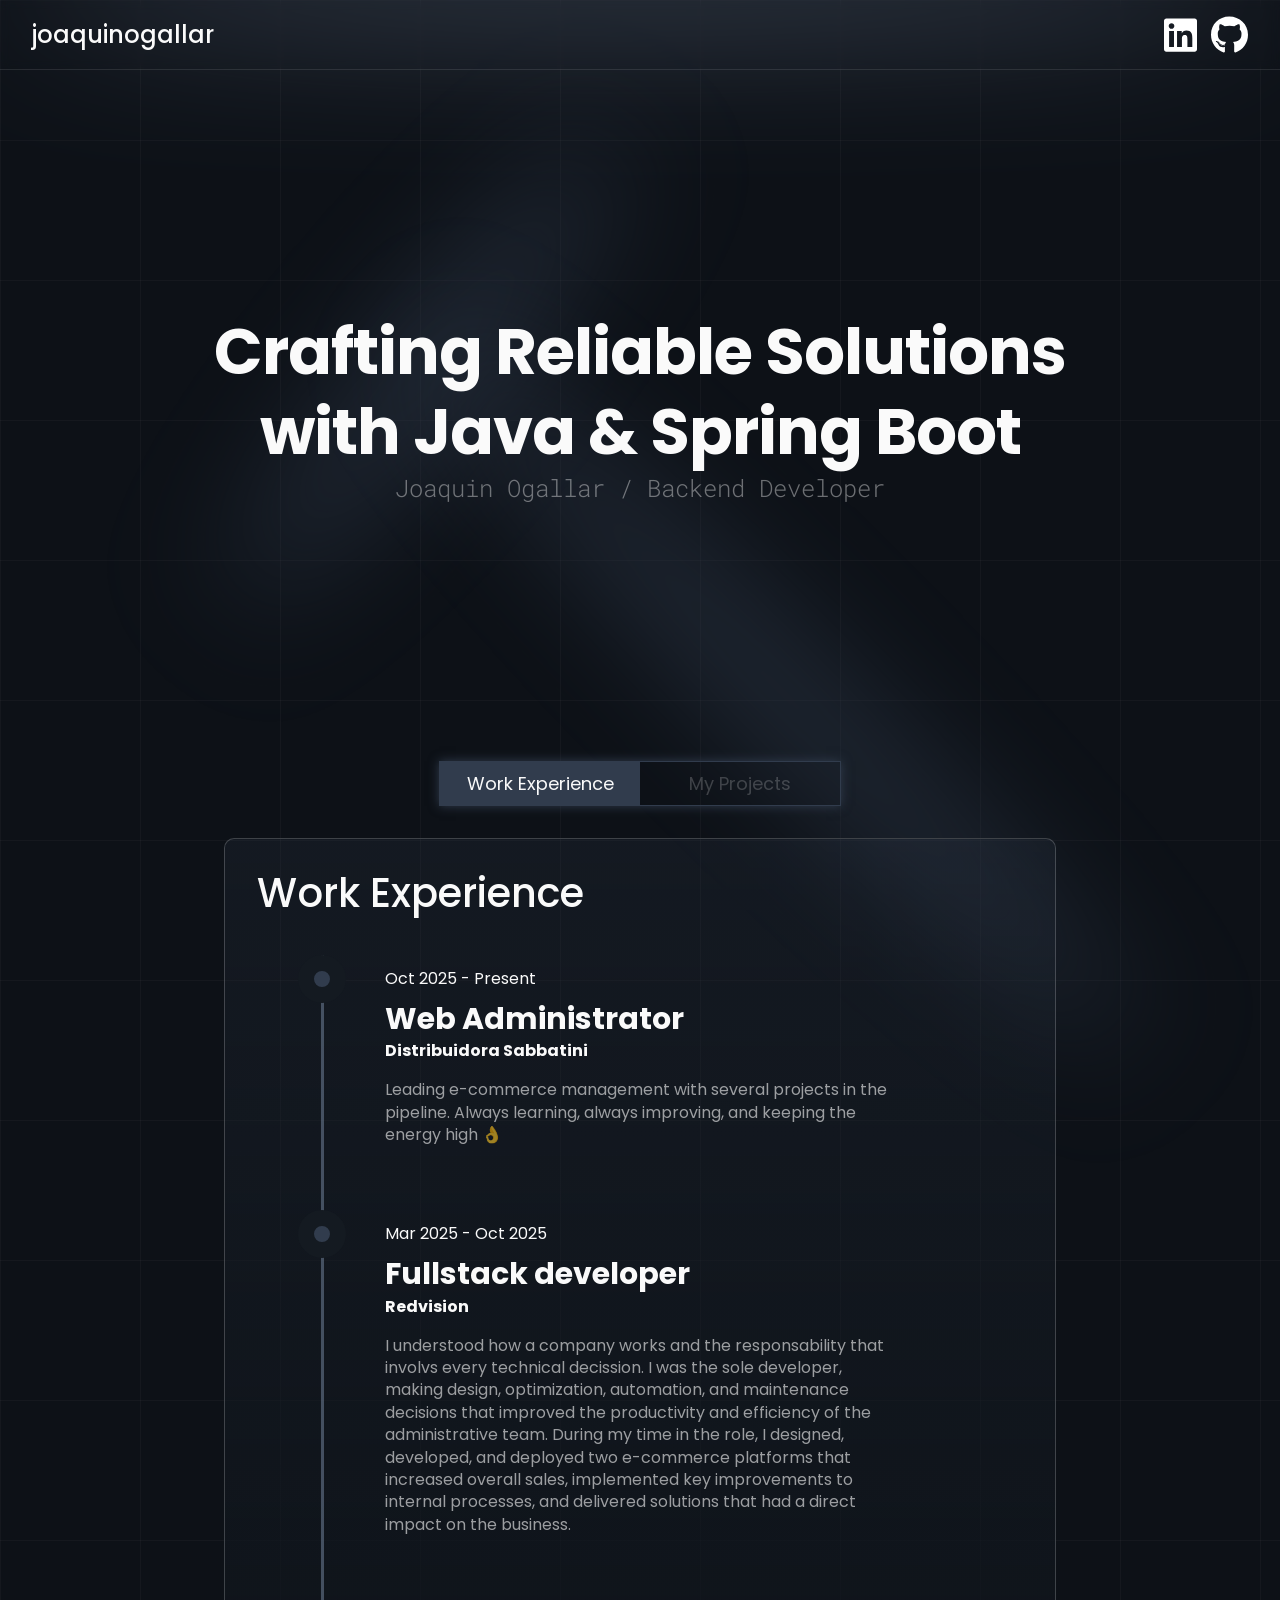
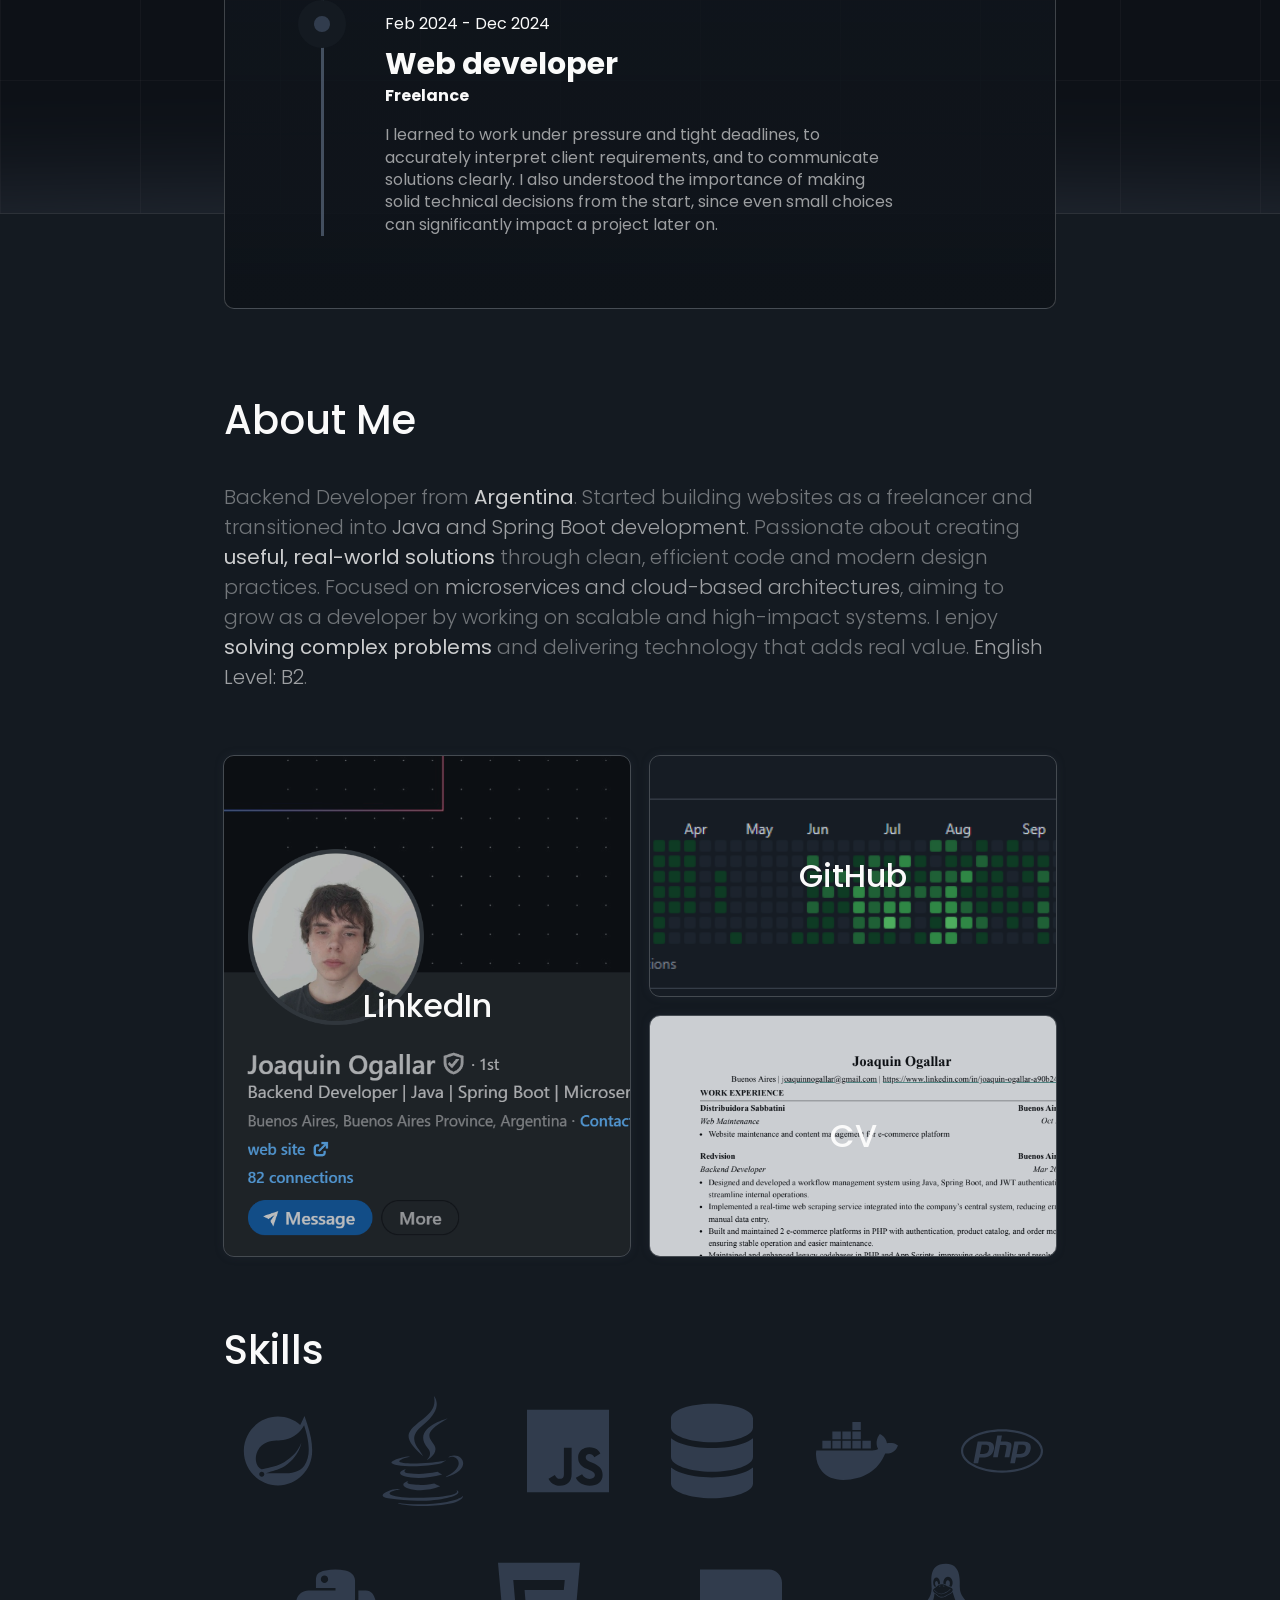
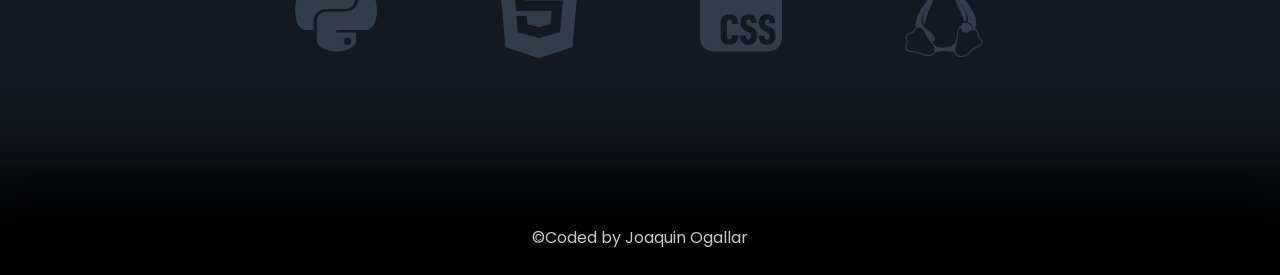
==== commit 792686fd: "feat: added some styles for work experience section" ====
--- a/index.html
+++ b/index.html
@@ -51,29 +51,29 @@
               <ul class="mpe-list">
                 <li class="mpe-l-li">
                   <label class="mpe-l-l-dot"></label>
-                  <div>
+                  <div class="mpe-l-l-desc">
                     <p class="mpe-l-l-d-date">Oct 2025 - Present</p>
                     <h3>Web Administrator</h3>
                     <h4>Distribuidora Sabbatini</h4>
-                    <p class="highlight-text-2">Some text that describes what I have done</p>
+                    <p class="highlight-text-2">Leading e-commerce management with several projects in the pipeline. Always learning, always improving, and keeping the energy high 👌</p>
                   </div>
                 </li>
                 <li class="mpe-l-li">
                   <label class="mpe-l-l-dot"></label>
-                  <div>
+                  <div class="mpe-l-l-desc">
                     <p class="mpe-l-l-d-date">Mar 2025 - Oct 2025</p>
                     <h3>Fullstack developer</h3>
                     <h4>Redvision</h4>
-                    <p class="highlight-text-2">Some text that describes what I have done</p>
+                    <p class="highlight-text-2">I understood how a company works and the responsability that involvs every technical decission. I was the sole developer, making design, optimization, automation, and maintenance decisions that improved the productivity and efficiency of the administrative team. During my time in the role, I designed, developed, and deployed two e-commerce platforms that increased overall sales, implemented key improvements to internal processes, and delivered solutions that had a direct impact on the business.</p>
                   </div>
                 </li>
                 <li class="mpe-l-li">
                   <label class="mpe-l-l-dot"></label>
-                  <div>
+                  <div class="mpe-l-l-desc">
                     <p class="mpe-l-l-d-date">Feb 2024 - Dec 2024</p>
                     <h3>Web developer</h3>
                     <h4>Freelance</h4>
-                    <p class="highlight-text-2">Some text that describes what I have done</p>
+                    <p class="highlight-text-2">I learned to work under pressure and tight deadlines, to accurately interpret client requirements, and to communicate solutions clearly. I also understood the importance of making solid technical decisions from the start, since even small choices can significantly impact a project later on.</p>
                   </div>
                 </li>
               </ul>
--- a/index.css
+++ b/index.css
@@ -236,8 +236,11 @@
   display: flex;
   justify-content: space-between;
 
+  box-shadow: 0 0 10px var(--primary-color);
+
   border: 1px solid var(--primary-color);
   margin-bottom: 2rem;
+  margin-top: 1rem;
 }
 
 .me-navigation-btn {
@@ -246,11 +249,14 @@
   opacity: 0.2;
   transition: all 300ms ease-in-out;
   padding: 0.5rem 1rem;
+  width: 200px;
 }
 
 .me-navigation-btn:hover {
   background-color: var(--primary-color);
   opacity: 1;
+  box-shadow: 0 0 10px var(--primary-color);
+
 }
 
 .me-n-active {
@@ -273,7 +279,7 @@
 }
 
 .me-experience h2 {
-  margin-bottom: 1rem;
+  margin-bottom: 2rem;
 }
 
 /*
@@ -413,6 +419,7 @@
   display: flex;
   flex-wrap: wrap;
   gap: 1rem;
+  margin-bottom: 1rem;
 }
 
 .me-e-t-images img {
@@ -523,7 +530,6 @@
 }
 
 .mpe-container {
-  width: 65%;
   min-width: 400px;
   display: flex;
   justify-content: center;
@@ -542,6 +548,9 @@
   display: flex;
   flex-direction: column;
   row-gap: 4rem; 
+  margin-bottom: 3rem;
+  width: 100%;
+  
 }
 
 .mpe-list::before {
@@ -561,8 +570,35 @@
   padding: .5rem;
   position: absolute;
   left: 2.55rem;
-  border: 1rem solid #020202;
+  border: 1rem solid var(--bg-color-secundary);
   background-color: var(--primary-color);
+}
+
+.mpe-l-l-dot::before {
+    content: '';
+  position: absolute;
+  width: 30px;
+  height: 30px;
+  border-radius: 50%;
+  top: 50%;
+  left: 50%;
+  transform: translate(-50%, -50%);
+  backdrop-filter: blur(10px);
+  z-index: -1;
+}
+
+.mpe-l-l-desc h3 {
+  font-size: 30px;
+  line-height: 2rem;
+  margin-bottom: .2rem;
+}
+
+.mpe-l-l-desc h4 {
+  margin-bottom: 1rem;
+}
+
+.mpe-l-l-desc p {
+  line-height: 1.4rem;
 }
 
 .mpe-l-l-d-date {
@@ -765,7 +801,7 @@
 
   .m-title-container h1 {
     font-size: 50px;
-    line-height: 70px;
+    line-height: 50px;
   }
 
   .m-title-container p {
@@ -838,6 +874,22 @@
     max-width: none;
   }
 
+  .me-navigation-btn {
+    width: 140px;
+  }
+
+  .mpe-list {
+    padding: 0 4rem;
+  }
+
+  .mpe-list::before {
+    left: 1rem;
+  }
+
+  .mpe-l-l-dot {
+    left: -.35rem;
+  }
+
   .am-container {
     min-width: 0;
     max-width: none;
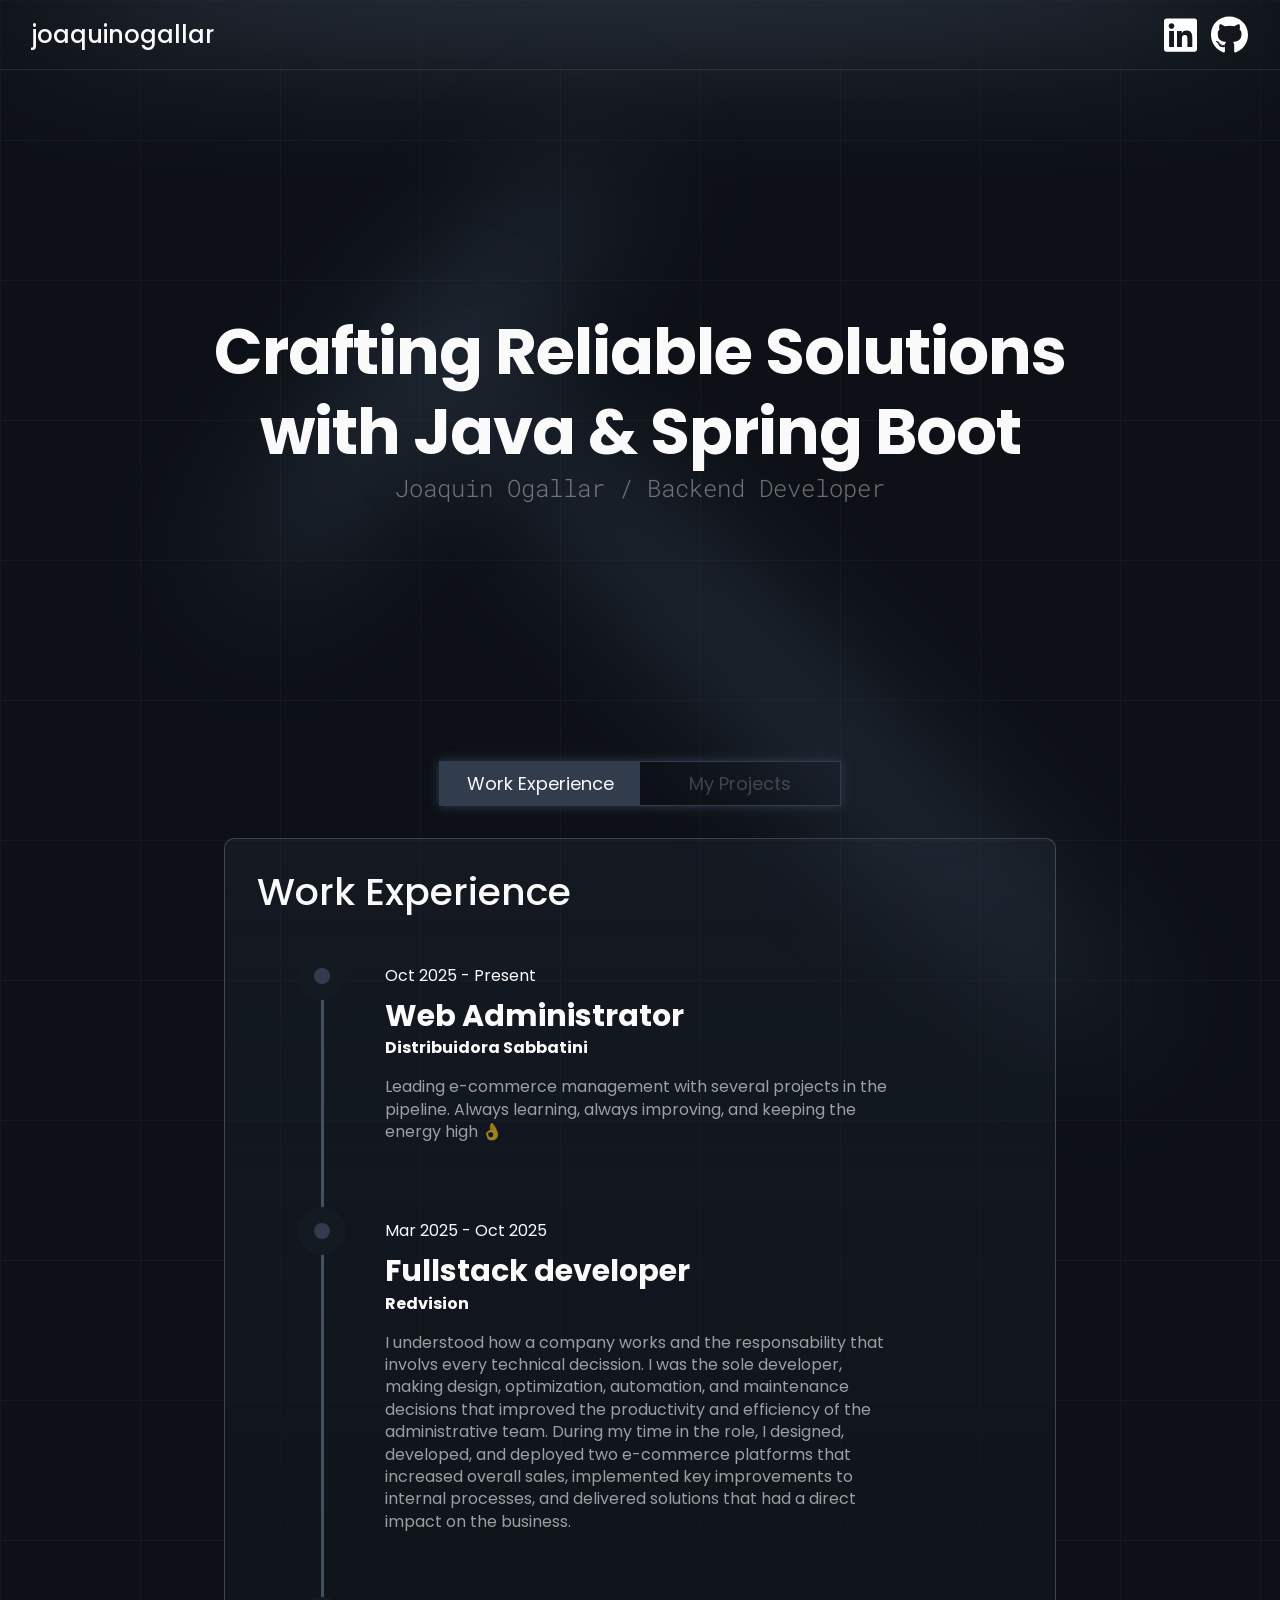
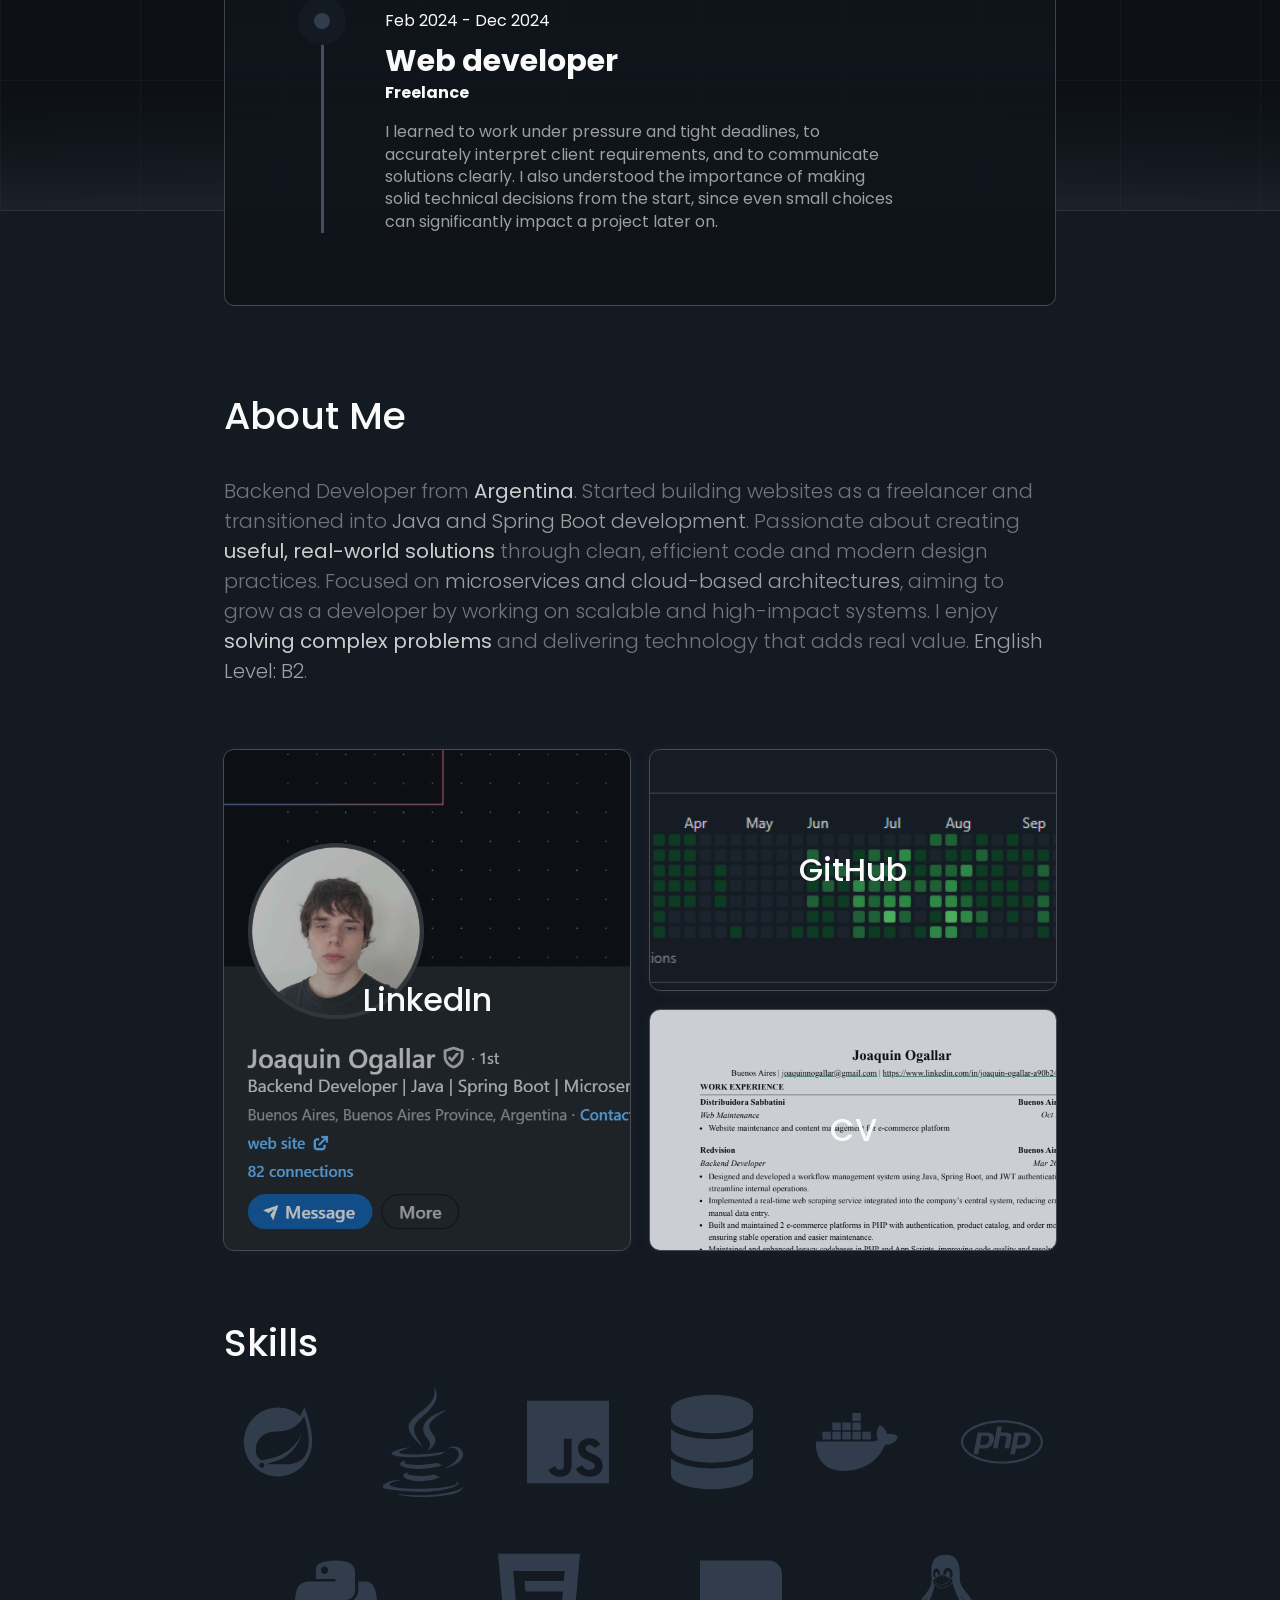
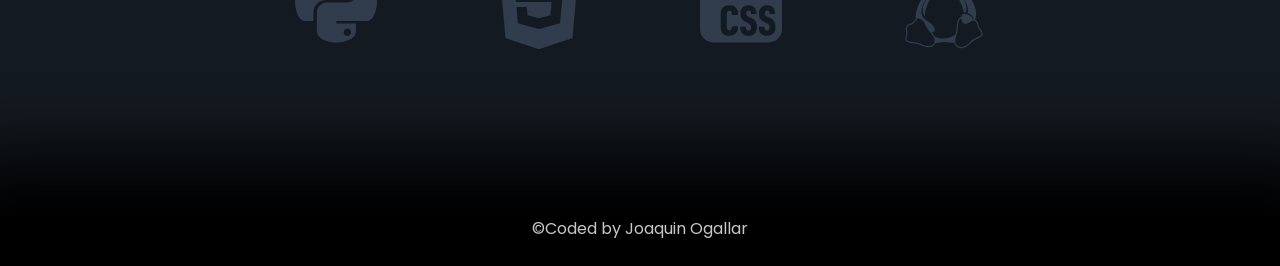
==== commit 4470bc84: "feat: added open graph preview and twitter card" ====
--- a/index.html
+++ b/index.html
@@ -3,6 +3,21 @@
   <head>
     <meta charset="UTF-8" />
     <meta name="viewport" content="width=device-width, initial-scale=1.0" />
+
+    <!-- Open Graph -->
+    <meta property="og:title" content="Joaquin Ogallar | Backend Java Developer" />
+    <meta property="og:description" content="Personal portfolio" />
+    <!-- <meta property="og:image" content="https://joaquinogallar.github.io/images/preview.png" /> -->
+    <meta property="og:url" content="https://joaquinogallar.github.io/" />
+    <meta property="og:type" content="website" />
+
+    <!-- Twitter Card -->
+    <meta name="twitter:card" content="summary_large_image" />
+    <meta name="twitter:title" content="Joaquin Ogallar | Backend Java Developer" />
+    <meta name="twitter:description" content="Personal portfolio" />
+    <!-- <meta name="twitter:image" content="https://joaquinogallar.github.io/images/preview.png" /> -->
+
+
     <title>Joaquin Ogallar</title>
     <link rel="stylesheet" href="./index.css" />
   </head>
--- a/index.css
+++ b/index.css
@@ -47,7 +47,7 @@
 
 .subtitle {
   font-weight: 500;
-  font-size: 40px;
+  font-size: 38px;
 
   width: fit-content;
 }
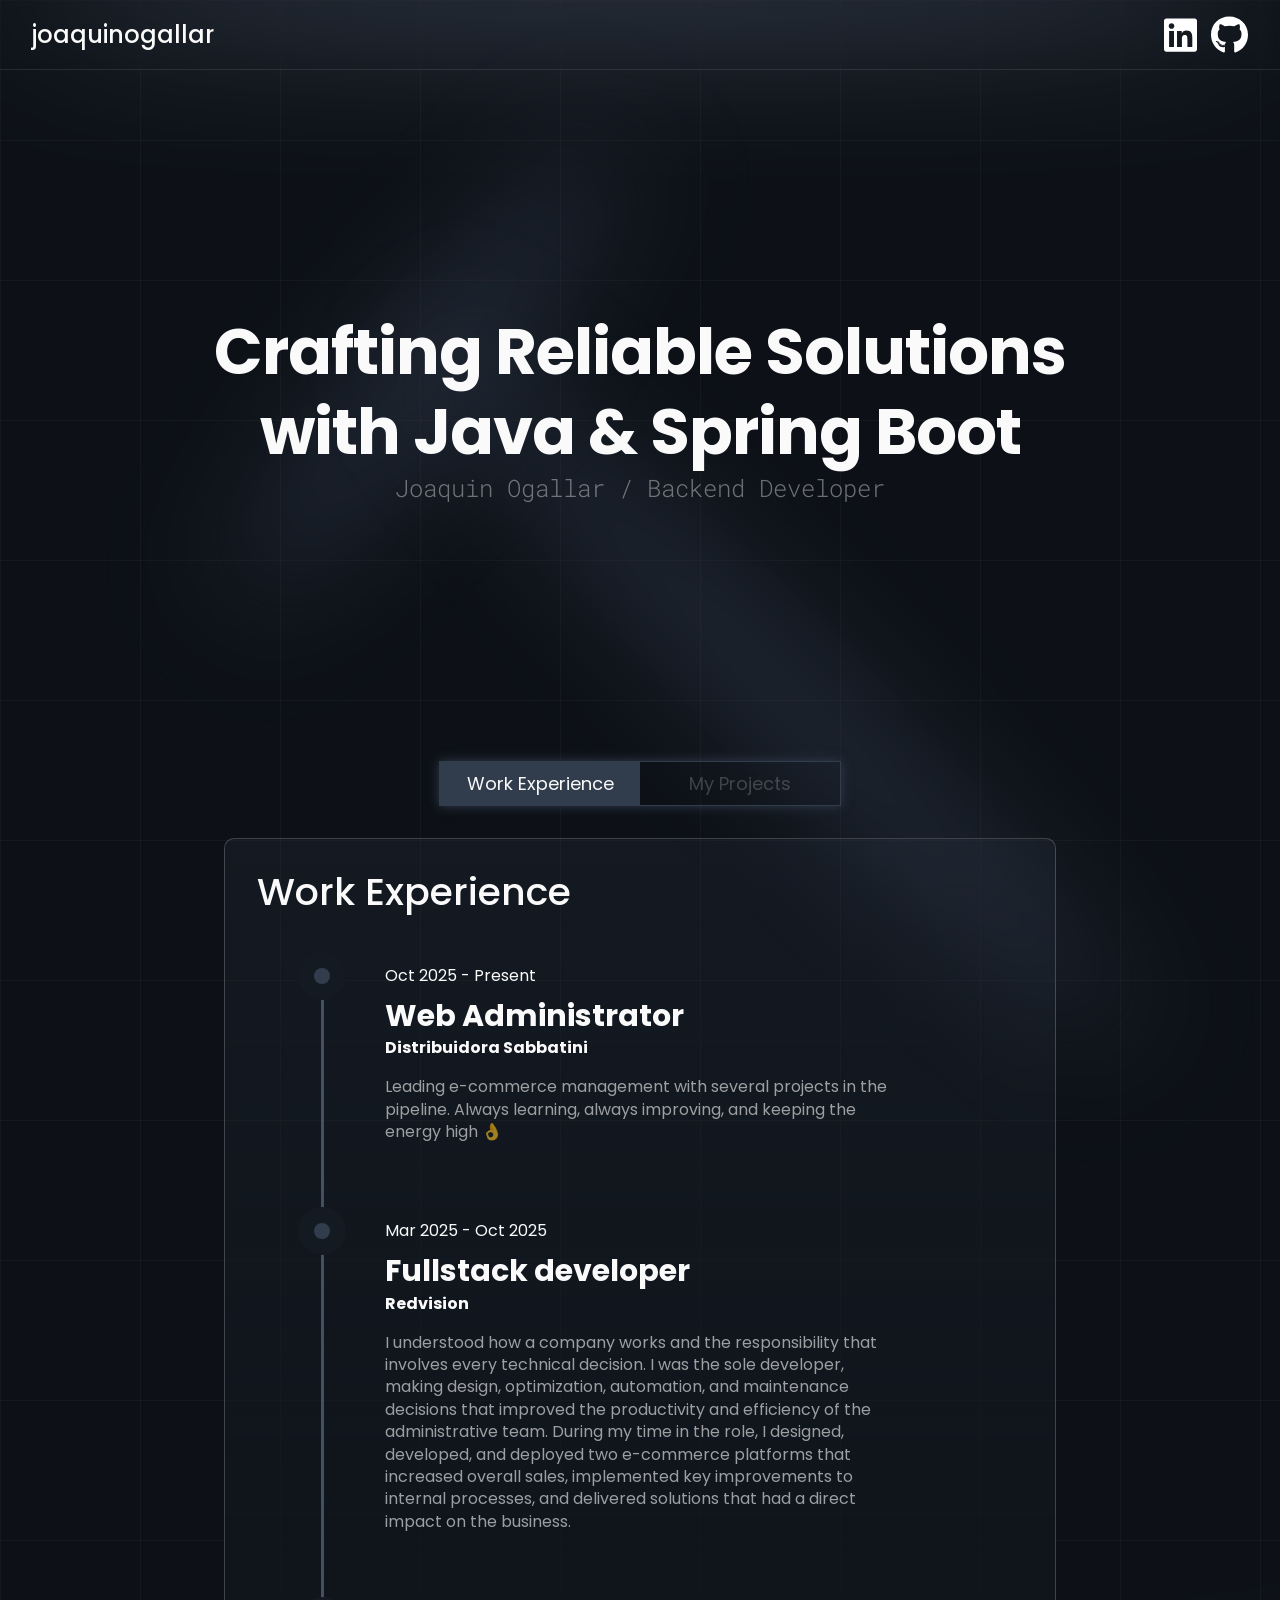
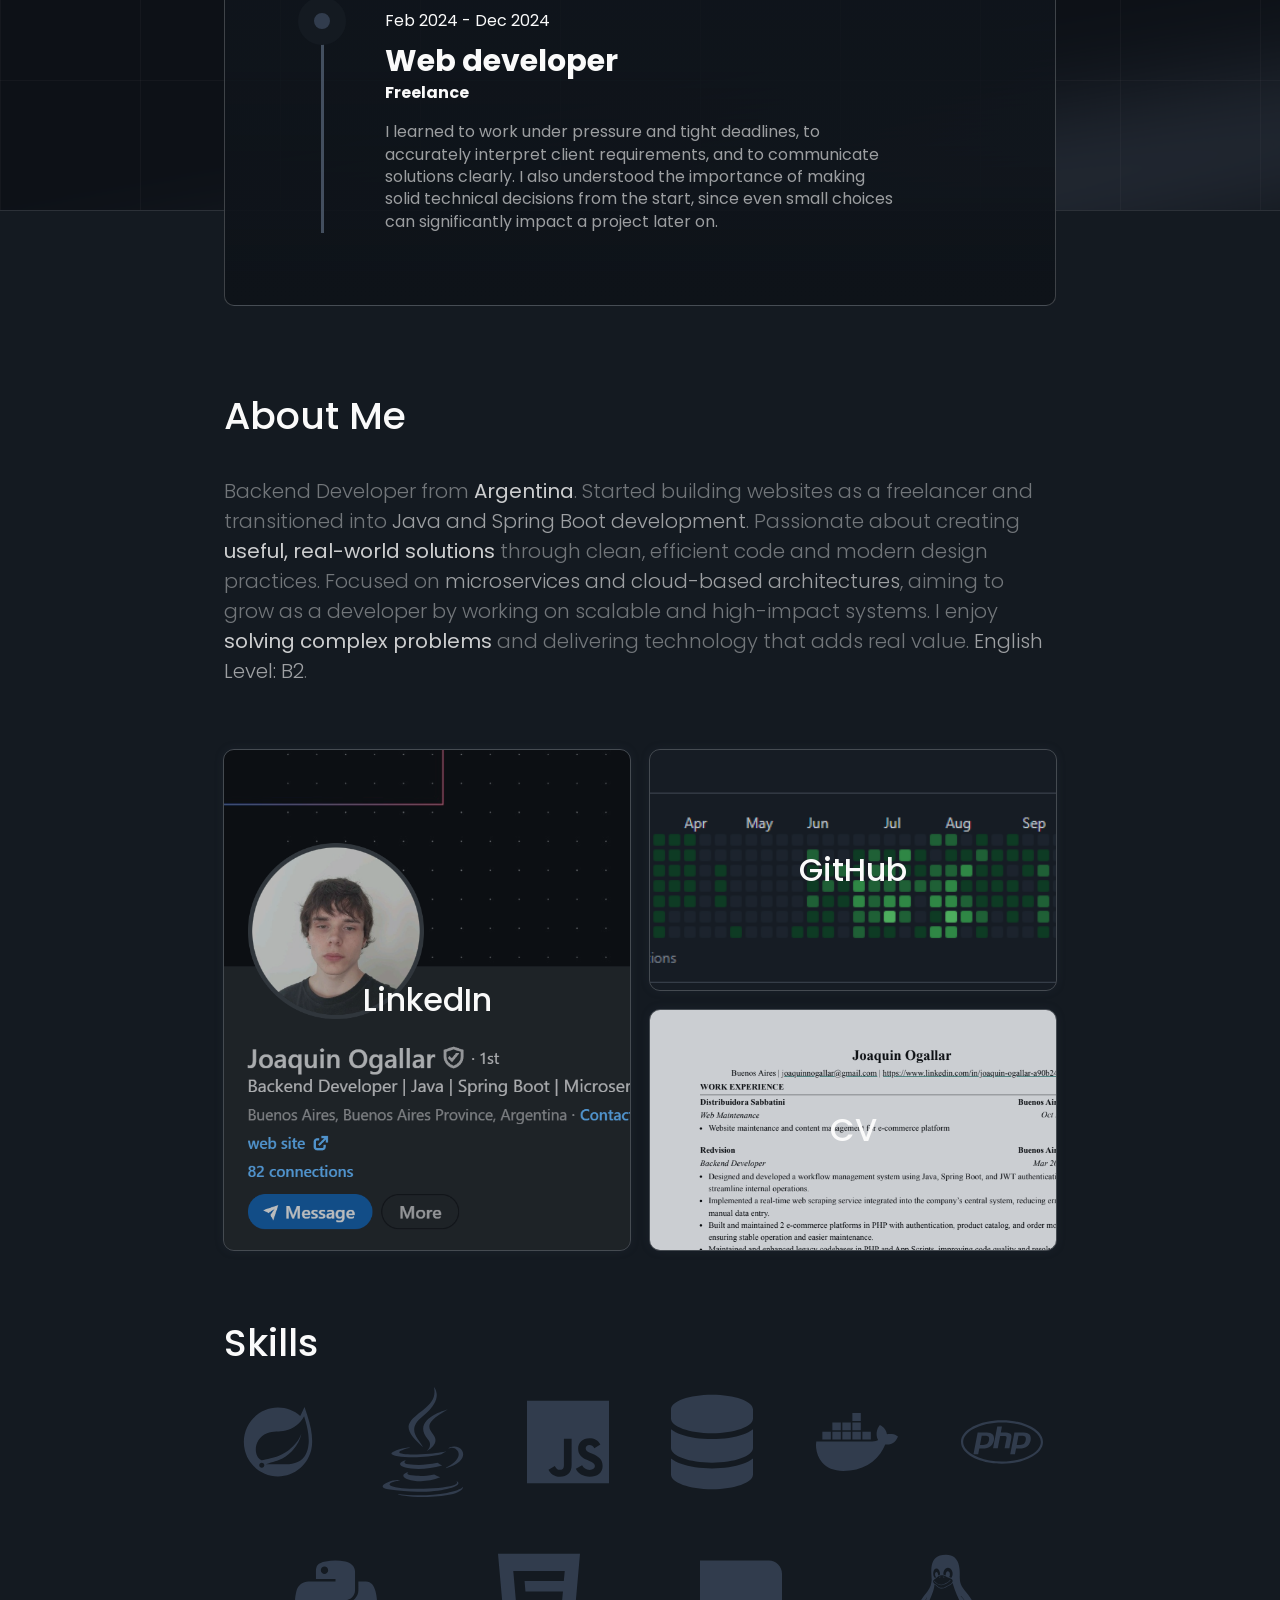
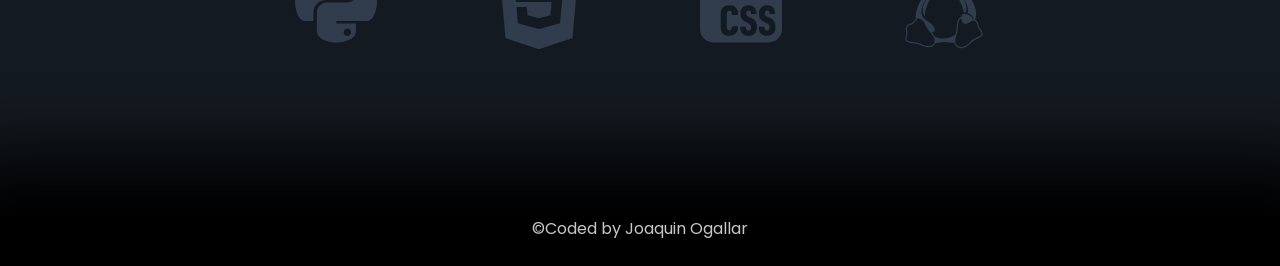
==== commit c35a0479: "feat: improve portfolio accessibility and metadata" ====
--- a/index.html
+++ b/index.html
@@ -6,17 +6,24 @@
 
     <!-- Open Graph -->
     <meta property="og:title" content="Joaquin Ogallar | Backend Java Developer" />
-    <meta property="og:description" content="Personal portfolio" />
-    <!-- <meta property="og:image" content="https://joaquinogallar.github.io/images/preview.png" /> -->
+    <meta
+      property="og:description"
+      content="Backend developer portfolio focused on Java, Spring Boot, REST APIs, and reliable web solutions."
+    />
+    <meta property="og:image" content="https://joaquinogallar.github.io/assets/img/preview.png" />
     <meta property="og:url" content="https://joaquinogallar.github.io/" />
     <meta property="og:type" content="website" />
 
     <!-- Twitter Card -->
     <meta name="twitter:card" content="summary_large_image" />
     <meta name="twitter:title" content="Joaquin Ogallar | Backend Java Developer" />
-    <meta name="twitter:description" content="Personal portfolio" />
-    <!-- <meta name="twitter:image" content="https://joaquinogallar.github.io/images/preview.png" /> -->
-
+    <meta name="twitter:description" content="Backend developer portfolio focused on Java, Spring Boot, and REST APIs." />
+    <meta name="twitter:image" content="https://joaquinogallar.github.io/assets/img/preview.png" />
+    <meta
+      name="description"
+      content="Joaquin Ogallar's backend developer portfolio, focused on Java, Spring Boot, REST APIs, and reliable web solutions."
+    />
+    <link rel="icon" href="./assets/favicon.svg" type="image/svg+xml" />
 
     <title>Joaquin Ogallar</title>
     <link rel="stylesheet" href="./index.css" />
@@ -33,10 +40,11 @@
         <a
           href="https://www.linkedin.com/in/joaquin-ogallar-a90b2424b/"
           target="_blank"
+          rel="noopener"
           ><img src="./assets/img/techs/linkedin.svg" alt=""
         /></a>
-        <a href="https://github.com/joaquinogallar" target="_blank"
-          ><img src="./assets/img/techs/github.svg" alt="" srcset=""
+        <a href="https://github.com/joaquinogallar" target="_blank" rel="noopener"
+          ><img src="./assets/img/techs/github.svg" alt=""
         /></a>
       </div>
     </header>
@@ -79,7 +87,7 @@
                     <p class="mpe-l-l-d-date">Mar 2025 - Oct 2025</p>
                     <h3>Fullstack developer</h3>
                     <h4>Redvision</h4>
-                    <p class="highlight-text-2">I understood how a company works and the responsability that involvs every technical decission. I was the sole developer, making design, optimization, automation, and maintenance decisions that improved the productivity and efficiency of the administrative team. During my time in the role, I designed, developed, and deployed two e-commerce platforms that increased overall sales, implemented key improvements to internal processes, and delivered solutions that had a direct impact on the business.</p>
+                    <p class="highlight-text-2">I understood how a company works and the responsibility that involves every technical decision. I was the sole developer, making design, optimization, automation, and maintenance decisions that improved the productivity and efficiency of the administrative team. During my time in the role, I designed, developed, and deployed two e-commerce platforms that increased overall sales, implemented key improvements to internal processes, and delivered solutions that had a direct impact on the business.</p>
                   </div>
                 </li>
                 <li class="mpe-l-li">
@@ -124,90 +132,85 @@
           </p>
 
           <div class="am-contact-container">
-            <div
-              onclick="window.open('https://www.linkedin.com/in/joaquin-ogallar-a90b2424b/', '_blank')"
+            <a
               id="am-c-linkedIn"
               class="am-c"
+              href="https://www.linkedin.com/in/joaquin-ogallar-a90b2424b/"
+              target="_blank"
+              rel="noopener"
             >
               <p>LinkedIn</p>
-            </div>
-            <div
-              onclick="window.open('https://github.com/joaquinogallar', '_blank')"
+            </a>
+            <a
               id="am-c-gitHub"
               class="am-c"
+              href="https://github.com/joaquinogallar"
+              target="_blank"
+              rel="noopener"
             >
               <p>GitHub</p>
-            </div>
-            <div
-              onclick="window.open('https://drive.google.com/file/d/1VMEVwF7M81Lk_ixWsPGbEMDVMiMHPrZB/view?usp=sharing', '_blank')"
+            </a>
+            <a
               id="am-c-cv"
               class="am-c"
+              href="./assets/cv/cv.pdf"
+              download
             >
               <p>CV</p>
-            </div>
+            </a>
           </div>
           <div class="am-skills-container">
             <h2 class="subtitle">Skills</h2>
             <div class="am-s-container">
               <img
                 title="spring"
-                alt="spring"
                 src="./assets/img/techs/spring.svg"
-                alt=""
+                alt="Spring"
               />
               <img
                 title="java"
-                alt="java"
                 src="./assets/img/techs/java.svg"
-                alt=""
+                alt="Java"
               />
               <img
                 title="javascript"
-                alt="javascript"
                 src="./assets/img/techs/js.svg"
-                alt=""
+                alt="JavaScript"
               />
               <img
                 title="sql and nosql"
-                alt="sql and nosql"
                 src="./assets/img/techs/sql.svg"
-                alt=""
+                alt="SQL and NoSQL"
               />
               <img
                 title="docker"
-                alt="docker"
                 src="./assets/img/techs/docker.svg"
-                alt=""
+                alt="Docker"
               />
               <img
                 title="php"
-                alt="php"
                 src="./assets/img/techs/php.svg"
-                alt=""
+                alt="PHP"
               />
               <img
                 title="python"
-                alt="python"
                 src="./assets/img/techs/python.svg"
-                alt=""
+                alt="Python"
               />
               <img
                 title="html"
-                alt="html"
                 src="./assets/img/techs/html.svg"
-                alt=""
+                alt="HTML"
               />
               <img
                 title="css"
-                alt="css"
                 src="./assets/img/techs/css.svg"
-                alt=""
+                alt="CSS"
               />
               <img
                 title="linux"
-                alt="linux"
                 src="./assets/img/techs/linux.svg"
-                alt=""
+                alt="Linux"
               />
             </div>
           </div>
--- a/index.css
+++ b/index.css
@@ -178,12 +178,10 @@
 #oval3 {
   background-color: var(--third-color);
 
-  transform: rotate(-10deg);
-
   opacity: 0.3;
 
   right: 50%;
-  transform: translateX(50%);
+  transform: translateX(50%) rotate(-10deg);
   bottom: 0rem;
   height: 100px;
   width: calc(100% + 100rem);
@@ -282,49 +280,6 @@
   margin-bottom: 2rem;
 }
 
-/*
-
-OLD_STYLES 
-
-.me-experience-entry {
-  display: flex;
-  flex-direction: column;
-  gap: 1rem;
-  margin: 0 1rem 4rem 1rem;
-}
-
-.me-entry-header {
-  display: flex;
-  justify-content: space-between;
-  align-items: center;
-  flex-wrap: wrap;
-}
-
-.me-entry-header h3 {
-  font-weight: 500;
-  font-size: 1.5rem;
-  margin: 0;
-}
-
-.me-entry-header .date {
-  font-size: 0.95rem;
-  color: #aaa;
-}
-
-.me-experience-entry p {
-  font-weight: 500;
-  margin: 0;
-}
-
-.me-experience-entry ul {
-  list-style-type: square;
-  padding-left: 1.5rem;
-  margin: 0;
-  color: #72767a;
-  line-height: 1.6;
-}
-*/
-
 .me-container {
   z-index: 1;
   position: relative;
@@ -384,6 +339,11 @@
   border-radius: 10px;
   outline: 0.5px rgba(255, 255, 255, 0.2) solid;
   filter: brightness(0.7);
+}
+
+.me-e-c-placeholder {
+  display: block;
+  background: linear-gradient(135deg, var(--primary-color), var(--bg-color-secundary));
 }
 
 .me-e-status {
